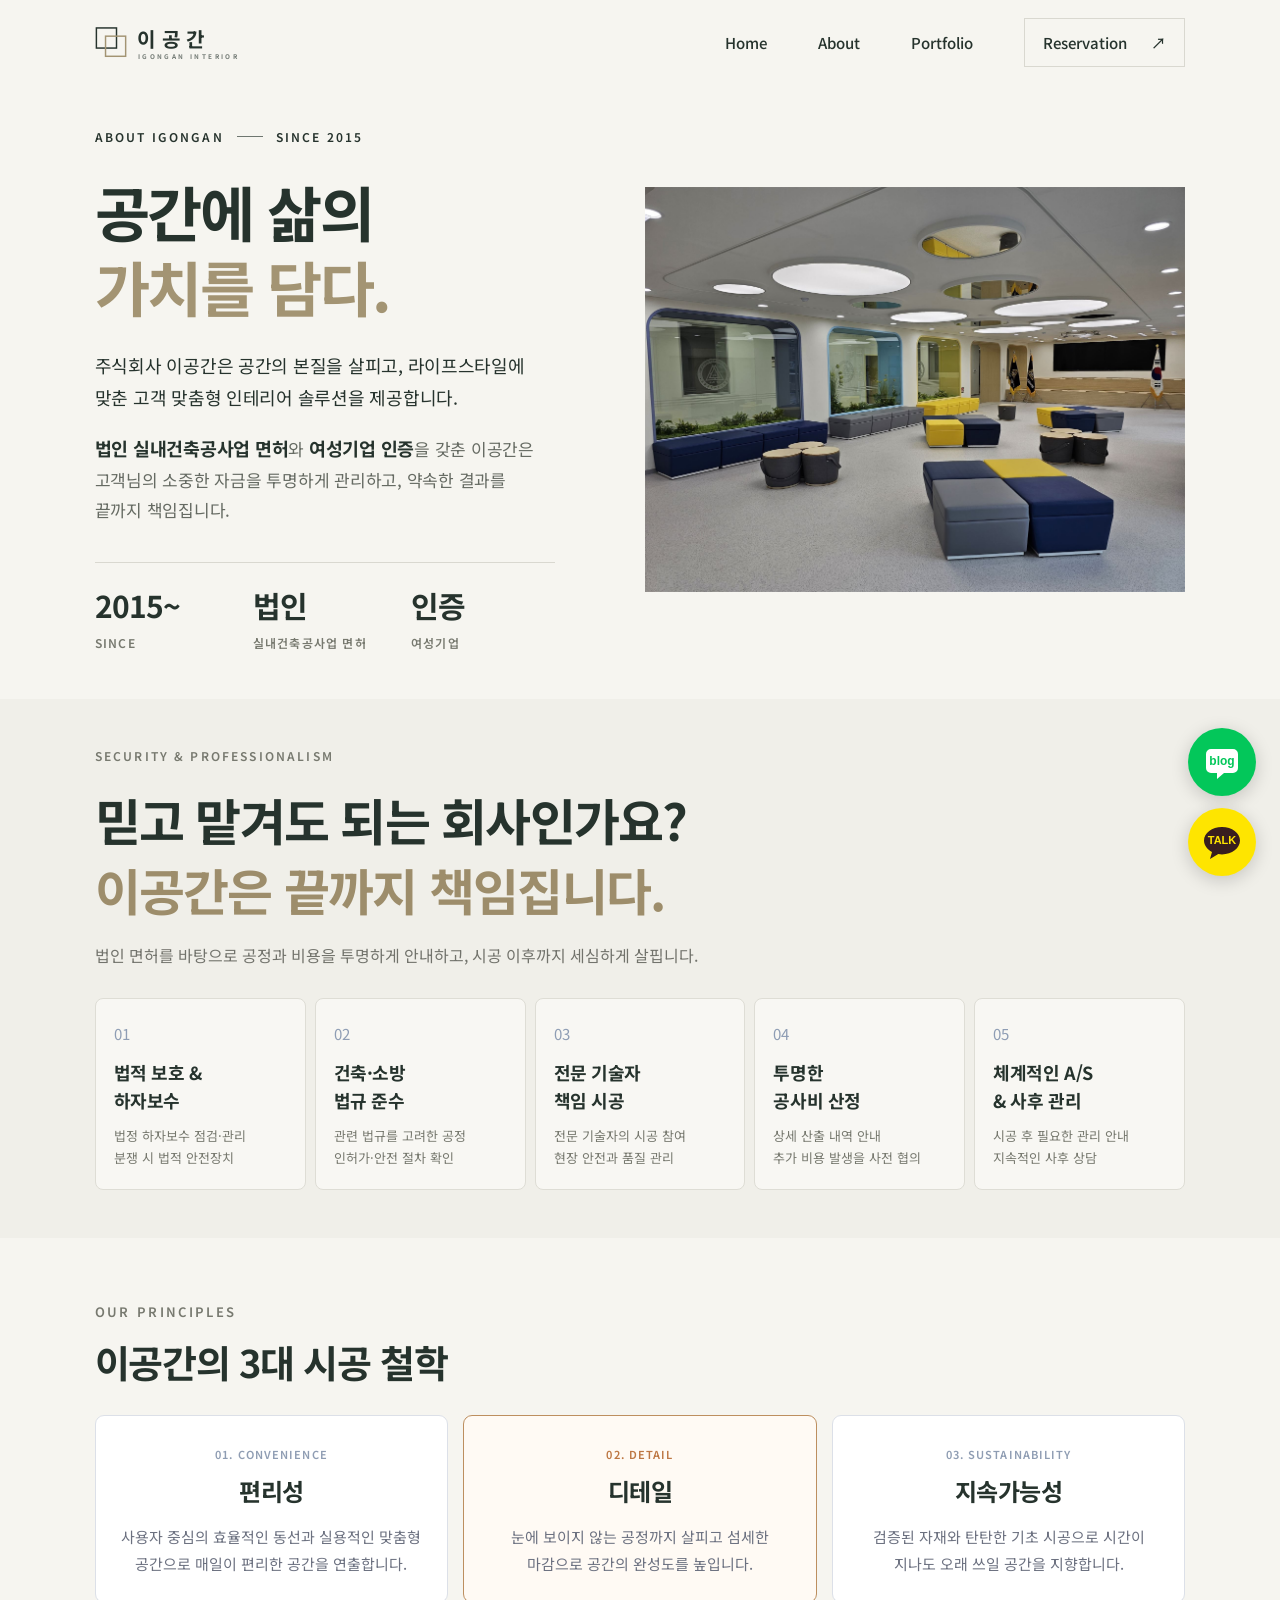
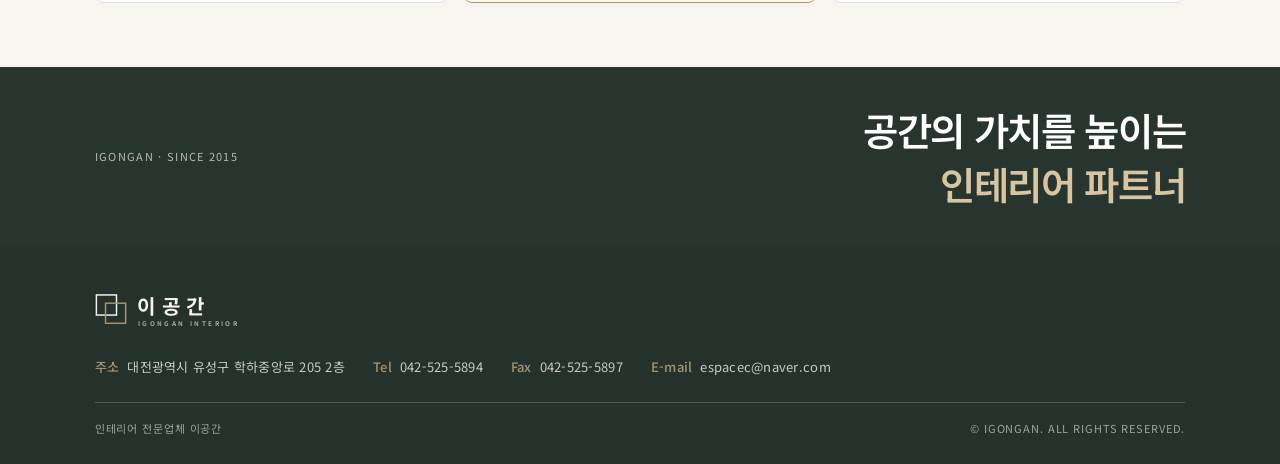
==== about/index.html @ 46ec9ae3 "Remove favicon background and refresh all favicon cache versions" ====
<!doctype html><html lang="ko"><head><meta charset="utf-8"><meta name="viewport" content="width=device-width,initial-scale=1,viewport-fit=cover"><meta name="theme-color" content="#f6f5f0"><title>About 주식회사 이공간 | 실내건축공사업 면허 · 여성기업 인증</title><meta name="description" content="주식회사 이공간을 소개합니다. 2015년부터 대전·세종·충남에서 실내건축공사업 면허와 여성기업 인증을 바탕으로 공간 맞춤형 인테리어를 제공합니다."><meta property="og:type" content="website"><meta property="og:title" content="About 주식회사 이공간 | 실내건축공사업 면허 · 여성기업 인증"><meta property="og:description" content="주식회사 이공간을 소개합니다. 2015년부터 대전·세종·충남에서 실내건축공사업 면허와 여성기업 인증을 바탕으로 공간 맞춤형 인테리어를 제공합니다."><meta property="og:image" content="https://espace.wngkgus.workers.dev/assets/og-igongan-v2.png"><link rel="icon" href="../assets/favicon.svg?v=3" type="image/svg+xml"><link rel="icon" href="../assets/favicon-64.png?v=3" type="image/png" sizes="64x64"><link rel="shortcut icon" href="../favicon.ico?v=3"><link rel="apple-touch-icon" href="../assets/apple-touch-icon.png?v=3" sizes="180x180"><link rel="stylesheet" href="../assets/style.css"><script type="application/ld+json">{"@context":"https://schema.org","@type":"HomeAndConstructionBusiness","name":"이공간","telephone":"+82-42-525-5894","areaServed":["대전","세종","충청남도"],"description":"대전 인테리어 전문업체 이공간. 사무실·주택·아파트 인테리어 및 리모델링 상담."}</script><meta property="og:image:secure_url" content="https://espace.wngkgus.workers.dev/assets/og-igongan-v2.png"><meta property="og:image:type" content="image/png"><meta property="og:image:width" content="1200"><meta property="og:image:height" content="630"><meta property="og:image:alt" content="이공간 — 공간의 가치를 높이는 인테리어 파트너"><meta property="og:site_name" content="이공간"><meta property="og:locale" content="ko_KR"><meta name="twitter:card" content="summary_large_image"><meta name="twitter:image" content="https://espace.wngkgus.workers.dev/assets/og-igongan-v2.png"><meta name="twitter:title" content="About 주식회사 이공간 | 실내건축공사업 면허 · 여성기업 인증"><meta name="twitter:description" content="주식회사 이공간을 소개합니다. 2015년부터 대전·세종·충남에서 실내건축공사업 면허와 여성기업 인증을 바탕으로 공간 맞춤형 인테리어를 제공합니다."></head><body data-page="about"><header class="header"><a class="brand" href="../index.html"><svg class="brand-logo" viewBox="0 0 164 44" role="img" aria-label="이공간"><rect x="1.5" y="6.5" width="22" height="22" fill="none" stroke="currentColor" stroke-width="1.6"/><rect x="11.5" y="15.5" width="22" height="22" fill="none" stroke="#a39473" stroke-width="1.6"/><text x="46" y="27" font-family="'Noto Serif KR',serif" font-size="22" font-weight="600" letter-spacing="6" fill="currentColor">이공간</text><text x="47" y="40" font-family="'DM Sans',sans-serif" font-size="7" font-weight="500" letter-spacing="2.6" fill="currentColor" opacity=".62">IGONGAN INTERIOR</text></svg></a><button class="menu-toggle" aria-label="메뉴 열기" aria-expanded="false"><span></span><span></span></button><nav class="main-nav"><a href="../index.html">Home</a><a href="../about/index.html">About</a><a href="../portfolio/index.html">Portfolio</a><a class="nav-call" href="../reservation/index.html">Reservation <span>↗</span></a></nav></header><main><section class="about-editorial section-pad"><div class="about-editorial-copy"><p class="eyebrow">ABOUT IGONGAN <i></i> SINCE 2015</p><h1>공간에 삶의<br><em>가치를 담다.</em></h1><p class="about-lead">주식회사 이공간은 공간의 본질을 살피고, 라이프스타일에 맞춘 고객 맞춤형 인테리어 솔루션을 제공합니다.</p><p><strong class="about-em">법인 실내건축공사업 면허</strong>와 <strong class="about-em">여성기업 인증</strong>을 갖춘 이공간은 고객님의 소중한 자금을 투명하게 관리하고, 약속한 결과를 끝까지 책임집니다.</p><div class="about-facts"><div><strong>2015~</strong><span>SINCE</span></div><div><strong>법인</strong><span>실내건축공사업 면허</span></div><div><strong>인증</strong><span>여성기업</span></div></div></div><div class="about-editorial-photo"><img src="../assets/gallery/portfolio-23.jpg" alt="계룡디지텍고등학교 휴게공간 인테리어"></div></section><section class="about-trust section-pad"><div class="about-trust-head"><p class="eyebrow">SECURITY &amp; PROFESSIONALISM</p><h2>믿고 맡겨도 되는 회사인가요?<br><em>이공간은 끝까지 책임집니다.</em></h2><p>법인 면허를 바탕으로 공정과 비용을 투명하게 안내하고, 시공 이후까지 세심하게 살핍니다.</p></div><div class="trust-grid"><article><small>01</small><h3>법적 보호 &amp;<br>하자보수</h3><p>법정 하자보수 점검·관리<br>분쟁 시 법적 안전장치</p></article><article><small>02</small><h3>건축·소방<br>법규 준수</h3><p>관련 법규를 고려한 공정<br>인허가·안전 절차 확인</p></article><article><small>03</small><h3>전문 기술자<br>책임 시공</h3><p>전문 기술자의 시공 참여<br>현장 안전과 품질 관리</p></article><article><small>04</small><h3>투명한<br>공사비 산정</h3><p>상세 산출 내역 안내<br>추가 비용 발생을 사전 협의</p></article><article><small>05</small><h3>체계적인 A/S<br>&amp; 사후 관리</h3><p>시공 후 필요한 관리 안내<br>지속적인 사후 상담</p></article></div></section><section class="about-principles section-pad"><div class="section-kicker">OUR PRINCIPLES</div><h2>이공간의 3대 시공 철학</h2><div class="principle-grid"><article><span>01. CONVENIENCE</span><h3>편리성</h3><p>사용자 중심의 효율적인 동선과 실용적인 맞춤형 공간으로 매일이 편리한 공간을 연출합니다.</p></article><article><span>02. DETAIL</span><h3>디테일</h3><p>눈에 보이지 않는 공정까지 살피고 섬세한 마감으로 공간의 완성도를 높입니다.</p></article><article><span>03. SUSTAINABILITY</span><h3>지속가능성</h3><p>검증된 자재와 탄탄한 기초 시공으로 시간이 지나도 오래 쓰일 공간을 지향합니다.</p></article></div></section><section class="manifesto"><span>IGONGAN · SINCE 2015</span><p>공간의 가치를 높이는<br><em>인테리어 파트너</em></p></section></main><footer class="footer"><div class="footer-top"><svg class="brand-logo" viewBox="0 0 164 44" role="img" aria-label="이공간"><rect x="1.5" y="6.5" width="22" height="22" fill="none" stroke="currentColor" stroke-width="1.6"/><rect x="11.5" y="15.5" width="22" height="22" fill="none" stroke="#a39473" stroke-width="1.6"/><text x="46" y="27" font-family="'Noto Serif KR',serif" font-size="22" font-weight="600" letter-spacing="6" fill="currentColor">이공간</text><text x="47" y="40" font-family="'DM Sans',sans-serif" font-size="7" font-weight="500" letter-spacing="2.6" fill="currentColor" opacity=".62">IGONGAN INTERIOR</text></svg></div><address class="footer-info"><span><b>주소</b>대전광역시 유성구 학하중앙로 205 2층</span><span><b>Tel</b><a href="tel:0425255894">042-525-5894</a></span><span><b>Fax</b>042-525-5897</span><span><b>E-mail</b><a href="mailto:espacec@naver.com">espacec@naver.com</a></span></address><div class="footer-bottom"><span>인테리어 전문업체 이공간</span><span>© IGONGAN. ALL RIGHTS RESERVED.</span></div></footer><div class="mobile-call"><a href="tel:0425255894"><span class="call-icon">↗</span><span><small>공간 상담 전화</small><b>042-525-5894</b></span></a></div><script src="../assets/site.js" defer></script><nav class="social-shortcuts" aria-label="이공간 소셜 바로가기"><a class="social-shortcut social-blog" href="https://blog.naver.com/espacec" target="_blank" rel="noopener noreferrer" aria-label="이공간 네이버 블로그 열기 (새 창)" title="네이버 블로그"><svg viewBox="0 0 40 40" aria-hidden="true"><path fill="currentColor" d="M9 7h22a5 5 0 0 1 5 5v14a5 5 0 0 1-5 5h-9l-7 6v-6H9a5 5 0 0 1-5-5V12a5 5 0 0 1 5-5Z"/><text x="20" y="23" text-anchor="middle" fill="#03c75a" font-family="Arial,sans-serif" font-weight="700" font-size="12">blog</text></svg></a><a class="social-shortcut social-kakao" href="https://open.kakao.com/o/sbT8mOVi" target="_blank" rel="noopener noreferrer" aria-label="이공간 카카오톡 상담 열기 (새 창)" title="카카오톡 상담"><svg viewBox="0 0 40 40" aria-hidden="true"><path fill="currentColor" d="M20 5C10 5 2 11.1 2 18.6c0 4.8 3.2 9 8 11.4l-2 7 8.3-4.9c1.2.2 2.4.3 3.7.3 10 0 18-6.2 18-13.8S30 5 20 5Z"/><text x="20" y="22" text-anchor="middle" fill="#fee500" font-family="Arial,sans-serif" font-weight="900" font-size="11">TALK</text></svg></a></nav></body></html>
---- assets/style.css ----
@import url('https://fonts.googleapis.com/css2?family=Noto+Sans+KR:wght@400;500;600;700&display=swap');
:root{--ink:#26332d;--muted:#77796f;--paper:#f6f5f0;--line:#d9d8d0;--accent:#a39473;--serif:'Noto Sans KR',sans-serif;--sans:'Noto Sans KR',sans-serif;--pad:clamp(24px,7.4vw,118px)}*{box-sizing:border-box}html{scroll-behavior:smooth}body{margin:0;background:var(--paper);color:var(--ink);font-family:var(--sans);-webkit-font-smoothing:antialiased}a{color:inherit;text-decoration:none}button{font:inherit;color:inherit}.header{height:84px;padding:0 var(--pad);display:flex;align-items:center;justify-content:space-between;background:var(--paper);position:relative;z-index:10}.brand img{display:block;width:122px;height:auto}.main-nav{display:flex;align-items:center;gap:clamp(25px,4vw,62px);font-size:13px;letter-spacing:.08em;text-transform:uppercase}.main-nav a{transition:color .25s}.main-nav a:hover,.text-link:hover{color:var(--accent)}.nav-call{border:1px solid var(--line);padding:13px 18px}.nav-call span{margin-left:20px}.menu-toggle{display:none}.hero{height:min(760px,calc(100svh - 84px));min-height:590px;position:relative;color:#fff;overflow:hidden;background:#70766d}.hero-photo,.hero-shade,.subhero-img,.subhero-tint,.cta-bg{position:absolute;inset:0}.hero-photo{background:url('work-lounge.png') center 52%/cover;animation:slowzoom 16s ease-in-out infinite alternate}.hero-shade{background:linear-gradient(90deg,rgba(20,29,25,.65),rgba(20,29,25,.08) 75%),linear-gradient(0deg,rgba(20,29,25,.35),transparent 30%)}.hero-copy{position:absolute;left:var(--pad);top:50%;transform:translateY(-48%);max-width:760px}.eyebrow{font-size:10px;letter-spacing:.18em;margin:0 0 27px;display:flex;align-items:center;gap:13px}.eyebrow i{width:26px;height:1px;background:currentColor;display:inline-block;opacity:.65}.hero h1,.subhero h1,.page-intro h1,.contact-page h1{font-family:var(--serif);font-weight:400;font-size:clamp(42px,6.3vw,86px);line-height:1.38;letter-spacing:-.075em;margin:0}.hero h1 em,.subhero h1 em,.page-intro em,.contact-page em,.intro h2 em,.services h2 em,.detail h2 em,.manifesto em{font-style:normal;color:#d5c5a3}.hero-sub{font-size:14px;line-height:1.9;color:rgba(255,255,255,.8);margin:22px 0 36px}.round-link{display:grid;place-items:center;width:52px;height:52px;border:1px solid rgba(255,255,255,.55);border-radius:50%;font-size:22px;transition:.3s}.round-link:hover{background:#fff;color:var(--ink);transform:rotate(-45deg)}.hero-index{position:absolute;left:calc(var(--pad) + 79px);bottom:14px;font-size:10px;letter-spacing:.1em}.hero-caption{position:absolute;left:var(--pad);right:var(--pad);bottom:30px;display:flex;justify-content:space-between;font-size:8px;letter-spacing:.18em;color:rgba(255,255,255,.68)}.section-pad{padding:clamp(82px,11vw,160px) var(--pad)}.section-kicker{font-size:11px;letter-spacing:.18em;color:var(--muted);text-transform:uppercase}.intro-grid{display:grid;grid-template-columns:1fr .62fr;gap:9%;align-items:end;margin:50px 0 70px}.intro h2,.services h2,.detail h2{font:400 clamp(32px,4.2vw,58px)/1.6 var(--serif);letter-spacing:-.07em;margin:0}.intro h2 em,.services h2 em,.detail h2 em{color:#9b8b6b}.intro-text{max-width:370px;padding-bottom:5px}.intro-text p,.detail-grid p{font-size:14px;line-height:2.15;color:#666b63;margin:0 0 27px;word-break:keep-all}.text-link{display:inline-flex;align-items:center;gap:27px;font-size:11px;letter-spacing:.03em;padding:8px 0;border-bottom:1px solid #aaa99f;transition:.25s}.text-link span{font-size:16px}.intro-line{height:1px;background:var(--line)}.work{padding-top:35px}.section-head{display:flex;justify-content:space-between;align-items:end;margin-bottom:40px}.section-head h2{font:400 clamp(26px,3vw,39px) var(--serif);letter-spacing:-.06em;margin:20px 0 0}.work-grid{display:grid;grid-template-columns:1.26fr 1fr 1fr;gap:14px;align-items:start}.work-card{height:390px;display:block;position:relative;overflow:hidden;background:#e5e3dc}.work-card:first-child{height:500px}.work-card img{width:100%;height:100%;object-fit:cover;transition:transform .8s cubic-bezier(.2,.7,.2,1)}.work-card:hover img{transform:scale(1.04)}.work-label{position:absolute;left:22px;bottom:21px;color:white;text-shadow:0 1px 8px #111;font-size:9px;letter-spacing:.16em}.work-label small{display:block;font:14px var(--serif);letter-spacing:0;margin-top:8px}.services{display:grid;grid-template-columns:.85fr 1.15fr;gap:10%;background:#ebeae3}.services h2{margin:34px 0 22px}.services-intro>p{font-size:13px;line-height:1.9;color:#707168}.services-intro .text-link{margin-top:20px}.service-list{border-top:1px solid #c9c8bf}.service-list a{min-height:68px;border-bottom:1px solid #c9c8bf;display:flex;align-items:center;justify-content:space-between;font:18px var(--serif);letter-spacing:-.04em;transition:padding .25s,color .25s}.service-list a:hover{padding-left:10px;color:#8e805e}.service-list a span{font:18px var(--sans)}.cta{height:440px;position:relative;display:grid;place-items:center;text-align:center;color:#fff;overflow:hidden;background:#555}.cta-bg{background:linear-gradient(rgba(27,38,33,.57),rgba(27,38,33,.58)),url('work-lounge.png') center/cover}.cta-copy{position:relative}.cta-copy .eyebrow{justify-content:center}.cta h2{font:400 clamp(32px,4vw,52px)/1.55 var(--serif);letter-spacing:-.07em;margin:0 0 27px}.cta-button{display:inline-flex;gap:50px;border:1px solid rgba(255,255,255,.65);padding:15px 20px;font-size:11px;letter-spacing:.05em;transition:.25s}.cta-button:hover{background:#fff;color:var(--ink)}.footer{padding:42px var(--pad) 28px;background:#25312b;color:#f5f4ef}.footer-top{display:flex;align-items:center;justify-content:space-between;padding-bottom:28px}.footer-top img{width:120px;height:auto;background:#fff;padding:2px 5px}.footer-phone{font:22px var(--sans);letter-spacing:.04em}.footer-phone span{font-size:15px;margin-left:20px}.footer-bottom{border-top:1px solid rgba(255,255,255,.2);padding-top:17px;display:flex;gap:30px;justify-content:space-between;color:rgba(255,255,255,.55);font-size:9px;letter-spacing:.08em}.mobile-call{display:none}.subhero{height:540px;position:relative;color:#fff;background:#777}.subhero-img{background-image:var(--sub-image);background-size:cover;background-position:center 52%}.subhero-tint{background:linear-gradient(90deg,rgba(25,34,29,.68),rgba(25,34,29,.08)),linear-gradient(0deg,rgba(0,0,0,.22),transparent 50%)}.subhero-copy{position:absolute;left:var(--pad);top:50%;transform:translateY(-47%);max-width:800px}.subhero h1{font-size:clamp(39px,5.4vw,70px)}.subhero-copy>p:last-child{font-size:12px;line-height:1.9;max-width:540px;color:rgba(255,255,255,.78);margin-top:20px}.subhero-foot{position:absolute;bottom:25px;left:var(--pad);display:flex;gap:13px;font-size:8px;letter-spacing:.15em;color:rgba(255,255,255,.72)}.detail{padding-top:95px;padding-bottom:100px}.detail-grid{display:grid;grid-template-columns:1fr .68fr;gap:9%;align-items:start;margin-top:40px}.detail-grid h2{font-size:clamp(30px,3.8vw,52px);line-height:1.65}.detail-grid h2 em{font-size:1em;display:block;margin-top:8px}.detail-grid>div{padding-top:9px}.point-grid{display:grid;grid-template-columns:repeat(3,1fr);border-top:1px solid var(--line);margin-top:70px}.point-grid article{min-height:150px;padding:20px 20px 15px 0;border-bottom:1px solid var(--line)}.point-grid article+article{padding-left:22px;border-left:1px solid var(--line)}.point-grid small{font:10px var(--sans);color:var(--accent)}.point-grid h3{font:17px var(--serif);letter-spacing:-.04em;margin:26px 0 14px}.point-grid article>span{font-size:11px;color:#999}.feature-image{height:500px;position:relative;overflow:hidden;background:#ddd}.feature-image>img{width:100%;height:100%;object-fit:cover}.feature-image>div{position:absolute;inset:0;display:flex;flex-direction:column;justify-content:flex-end;padding:35px var(--pad);background:linear-gradient(transparent,rgba(0,0,0,.35));color:#fff}.feature-image span{font-size:9px;letter-spacing:.16em}.feature-image b{font:24px var(--serif);margin-top:10px}.related{padding-top:100px;padding-bottom:100px}.related-grid{display:grid;grid-template-columns:repeat(3,1fr);border-top:1px solid var(--line)}.related-grid a{position:relative;padding:22px 40px 22px 0;border-bottom:1px solid var(--line)}.related-grid a+a{padding-left:22px;border-left:1px solid var(--line)}.related-grid span{display:block;font-size:8px;letter-spacing:.14em;color:var(--muted)}.related-grid b{display:block;font:16px var(--serif);margin-top:12px}.related-grid i{position:absolute;right:14px;top:28px;font-style:normal}.contact-strip{padding:35px var(--pad);background:#e9e8e1;display:flex;align-items:center;justify-content:space-between}.contact-strip p{font:19px var(--serif);margin:0}.contact-strip a{font:21px var(--sans)}.contact-strip span{font-size:14px;margin-left:17px}.page-intro{padding-top:110px;padding-bottom:76px}.page-intro .eyebrow,.contact-page .eyebrow{color:var(--muted)}.page-intro h1,.contact-page h1{font-size:clamp(39px,5.7vw,74px)}.page-intro h1 em,.contact-page h1 em{color:#988a6d}.page-intro>p:last-child{font-size:13px;line-height:1.9;color:#77796f;margin:21px 0 0}.about-photo{height:520px;overflow:hidden}.about-photo img{width:100%;height:100%;object-fit:cover}.manifesto{padding:124px 10%;background:#28342e;color:white;display:flex;justify-content:space-between;align-items:center;gap:20px}.manifesto>span{font-size:8px;letter-spacing:.14em;color:#b9b8ae}.manifesto p{font:clamp(23px,3vw,39px)/1.8 var(--serif);text-align:center;letter-spacing:-.06em}.portfolio-grid{padding-top:10px;display:grid;grid-template-columns:repeat(2,1fr);gap:40px 17px}.portfolio-item{padding:0;border:0;background:none;text-align:left;position:relative;cursor:pointer;overflow:hidden}.portfolio-item img{width:100%;height:clamp(230px,36vw,480px);object-fit:cover;display:block;transition:transform .7s}.portfolio-item:hover img{transform:scale(1.025)}.portfolio-item>span{display:block;padding-top:15px;font-size:8px;letter-spacing:.13em;color:var(--muted)}.portfolio-item>span b{display:block;font:17px var(--serif);letter-spacing:-.04em;color:var(--ink);margin-top:6px}.portfolio-item>i{position:absolute;right:0;bottom:4px;font-style:normal}.lightbox{max-width:min(92vw,1100px);max-height:92vh;border:0;padding:0;background:#171b18;color:white}.lightbox::backdrop{background:rgba(14,18,15,.9)}.lightbox img{display:block;max-width:88vw;max-height:82vh;object-fit:contain}.lightbox p{font:14px var(--serif);padding:0 20px 12px}.lightbox-close{position:absolute;right:10px;top:7px;border:0;background:#202520;color:white;font-size:30px;width:42px;height:42px;cursor:pointer}.contact-page{min-height:calc(100vh - 84px);padding-top:clamp(80px,12vw,160px);position:relative}.contact-page h1{line-height:1.5}.contact-lead{font-size:14px;line-height:2;color:#77796f;margin:27px 0 44px}.contact-number{font:clamp(33px,6vw,70px) var(--sans);letter-spacing:-.05em;border-bottom:1px solid var(--ink);padding-bottom:10px;display:inline-flex;align-items:center;gap:24px}.contact-number span{font-size:.4em}.contact-note{font-size:11px;line-height:1.9;color:#85867d;margin-top:21px}.contact-bottom{position:absolute;bottom:30px;left:var(--pad);right:var(--pad);display:flex;justify-content:space-between;font-size:8px;letter-spacing:.13em;color:#8c8d83}@keyframes slowzoom{from{transform:scale(1)}to{transform:scale(1.045)}}
.will-reveal{opacity:0;transform:translateY(20px);transition:opacity .7s ease,transform .7s cubic-bezier(.2,.7,.2,1)}.will-reveal.is-visible{opacity:1;transform:translateY(0)}
@media(max-width:760px){:root{--pad:24px}.header{height:68px;padding:0 22px}.brand img{width:106px}.menu-toggle{display:flex;flex-direction:column;gap:5px;border:0;background:none;padding:10px;z-index:12}.menu-toggle span{width:23px;height:1px;background:var(--ink);transition:.25s}.menu-toggle[aria-expanded=true] span:first-child{transform:translateY(3px) rotate(45deg)}.menu-toggle[aria-expanded=true] span:last-child{transform:translateY(-3px) rotate(-45deg)}.main-nav{display:flex;position:fixed;inset:0;background:var(--paper);z-index:11;flex-direction:column;justify-content:center;gap:31px;font:22px var(--serif);letter-spacing:0;transform:translateY(-105%);transition:transform .45s cubic-bezier(.6,0,.2,1)}.main-nav.is-open{transform:translateY(0)}.main-nav .nav-call{font:15px var(--sans);letter-spacing:.08em;margin-top:4px}.hero{height:calc(88svh - 68px);min-height:590px;max-height:760px}.hero-photo{background-position:57% center}.hero-shade{background:linear-gradient(90deg,rgba(20,29,25,.53),rgba(20,29,25,.08)),linear-gradient(0deg,rgba(20,29,25,.28),transparent 36%)}.hero-copy{top:48%;left:24px;right:22px}.hero h1{font-size:clamp(39px,10vw,58px)}.hero-sub{font-size:12px;margin:17px 0 27px}.hero-caption{left:24px;right:24px;bottom:21px;font-size:7px}.hero-index{left:91px;bottom:14px;font-size:9px}.section-pad{padding:78px 24px}.intro-grid{grid-template-columns:1fr;gap:26px;margin:34px 0 40px}.intro h2,.services h2{font-size:34px}.intro-text p,.detail-grid p{font-size:13px}.work{padding-top:20px}.section-head{align-items:start;gap:14px;margin-bottom:25px}.section-head h2{font-size:24px;margin-top:14px}.section-head>.text-link{font-size:9px;gap:8px;margin-top:22px;white-space:nowrap}.work-grid{grid-template-columns:1fr 1fr;gap:9px}.work-card,.work-card:first-child{height:260px}.work-card:first-child{grid-column:span 2;height:320px}.work-label{left:13px;bottom:14px;font-size:8px}.work-label small{font-size:12px}.services{grid-template-columns:1fr;gap:36px}.services h2{margin:23px 0 13px}.services-intro>p{font-size:12px}.service-list a{min-height:61px;font-size:16px}.cta{height:370px}.cta h2{font-size:34px}.footer{padding:31px 24px 26px;padding-bottom:100px}.footer-top img{width:108px}.footer-phone{font-size:17px}.footer-phone span{margin-left:6px}.footer-bottom{flex-direction:column;gap:8px;font-size:8px}.mobile-call{display:block;position:fixed;z-index:9;bottom:0;left:0;right:0;padding:10px 16px calc(10px + env(safe-area-inset-bottom));background:rgba(246,245,240,.96);border-top:1px solid var(--line);backdrop-filter:blur(12px)}.mobile-call>a{display:flex;align-items:center;justify-content:center;gap:12px;height:52px;background:var(--ink);color:white}.call-icon{width:30px;height:30px;border:1px solid rgba(255,255,255,.45);border-radius:50%;display:grid;place-items:center;font-size:14px}.mobile-call small,.mobile-call b{display:block}.mobile-call small{font-size:8px;letter-spacing:.12em;color:#c5c6bc}.mobile-call b{font-size:14px;letter-spacing:.08em;margin-top:2px}.subhero{height:465px}.subhero-copy{left:24px;right:24px}.subhero h1{font-size:clamp(36px,9vw,53px)}.subhero-copy>p:last-child{font-size:11px}.subhero-foot{left:24px;bottom:20px}.detail{padding-top:69px;padding-bottom:75px}.detail-grid{grid-template-columns:1fr;gap:20px;margin-top:30px}.detail-grid h2{font-size:32px}.detail-grid h2 em{font-size:.52em}.point-grid{margin-top:40px}.point-grid article{min-height:130px;padding:16px 8px 12px 0}.point-grid article+article{padding-left:12px}.point-grid h3{font-size:13px;line-height:1.65;margin:19px 0 10px}.feature-image{height:330px}.feature-image>div{padding:24px}.feature-image b{font-size:20px}.related{padding-top:68px;padding-bottom:70px}.related-grid{grid-template-columns:1fr}.related-grid a,.related-grid a+a{padding:16px 35px 16px 0;border-left:0}.related-grid b{font-size:15px}.related-grid i{top:24px}.contact-strip{padding:26px 24px;gap:12px}.contact-strip p{font-size:14px}.contact-strip a{font-size:16px;white-space:nowrap}.contact-strip span{margin-left:5px}.page-intro{padding-top:83px;padding-bottom:52px}.page-intro h1,.contact-page h1{font-size:clamp(37px,9vw,57px)}.page-intro>p:last-child{font-size:12px}.about-photo{height:330px}.manifesto{padding:65px 24px;flex-direction:column;gap:12px}.manifesto p{font-size:25px;margin:13px 0}.portfolio-grid{padding-top:5px;grid-template-columns:1fr;gap:26px}.portfolio-item img{height:300px}.portfolio-item>span b{font-size:16px}.contact-page{min-height:calc(100svh - 68px);padding-top:95px;padding-bottom:120px}.contact-page h1{font-size:48px}.contact-lead{font-size:13px;margin:22px 0 37px}.contact-number{font-size:38px;gap:14px}.contact-note{font-size:10px}.contact-bottom{bottom:90px;left:24px;right:24px;font-size:7px;gap:12px}.contact-bottom span:last-child{text-align:right}}@media(prefers-reduced-motion:reduce){*,*::before,*::after{scroll-behavior:auto!important;animation-duration:.01ms!important;transition-duration:.01ms!important}.will-reveal{opacity:1;transform:none}}

.portfolio-count{display:inline-block;margin-top:9px;color:#8b887e;font:8px 'Noto Sans KR',sans-serif;letter-spacing:.14em}.portfolio-item:focus-visible{outline:2px solid #a39473;outline-offset:4px}.lightbox[open]{display:flex;align-items:center;justify-content:center;gap:clamp(8px,2vw,24px);width:min(94vw,1280px);max-width:94vw;max-height:92vh;padding:46px 22px 18px;overflow:visible}.lightbox figure{margin:0;min-width:0;max-width:100%;text-align:center}.lightbox figure img{display:block;max-width:min(78vw,1080px);max-height:76vh;width:auto;height:auto;object-fit:contain;margin:auto}.lightbox figcaption{display:flex;justify-content:space-between;align-items:center;gap:20px;padding:15px 3px 0;color:#fff}.lightbox-title{font:14px 'Noto Sans KR',sans-serif;text-align:left}.lightbox-count{font:10px 'Noto Sans KR',sans-serif;color:#c7c5bb;letter-spacing:.12em;white-space:nowrap}.lightbox-nav{flex:0 0 42px;width:42px;height:42px;border:1px solid rgba(255,255,255,.5);border-radius:50%;background:rgba(255,255,255,.07);color:white;font:30px/1 var(--sans);cursor:pointer;transition:background .2s,color .2s}.lightbox-nav:hover{background:#fff;color:var(--ink)}.lightbox-close{z-index:2}.portfolio-item>i{pointer-events:none}
@media(max-width:760px){.lightbox[open]{width:96vw;max-width:96vw;max-height:90vh;gap:5px;padding:44px 8px 14px}.lightbox-nav{flex-basis:34px;width:34px;height:34px;font-size:25px}.lightbox figure{flex:1}.lightbox figure img{max-width:calc(96vw - 92px);max-height:70vh}.lightbox figcaption{padding:12px 2px 0;gap:8px}.lightbox-title{font-size:12px}.lightbox-count{font-size:9px}.portfolio-count{font-size:7px}}
.feature-values{background:#fff}.feature-values>.section-kicker{text-align:center}.feature-values-grid{display:grid;grid-template-columns:repeat(3,minmax(0,1fr));gap:clamp(20px,4vw,56px);margin-top:45px}.feature-values-grid article{text-align:center;padding:0 12px;word-break:keep-all}.feature-icon{width:78px;height:78px;margin:0 auto 22px;border:1px solid #e1ded7;border-radius:50%;display:grid;place-items:center;color:#8e8275}.feature-icon svg{width:36px;height:36px;fill:none;stroke:currentColor;stroke-width:1.7;stroke-linecap:round;stroke-linejoin:round}.feature-values-grid h3{font:500 19px var(--serif);letter-spacing:-.04em;margin:0 0 14px}.feature-values-grid p{max-width:330px;margin:0 auto;color:#77796f;font-size:13px;line-height:1.9}.feature-values-grid article.will-reveal{transition-delay:.08s}.feature-values-grid article:nth-child(2).will-reveal{transition-delay:.16s}.feature-values-grid article:nth-child(3).will-reveal{transition-delay:.24s}
@media(max-width:760px){.feature-values-grid{grid-template-columns:1fr;gap:34px;margin-top:35px}.feature-values-grid article{padding:0 12px}.feature-icon{width:66px;height:66px;margin-bottom:15px}.feature-icon svg{width:31px;height:31px}.feature-values-grid h3{font-size:17px;margin-bottom:9px}.feature-values-grid p{font-size:12px}.manifesto{padding:82px 24px}.manifesto p{line-height:1.85}}
.work-grid{grid-template-columns:repeat(3,minmax(0,1fr));align-items:stretch}.work-card,.work-card:first-child{height:auto;aspect-ratio:1.46}.work-card img{width:100%;height:100%;object-fit:cover}.portfolio-item img{height:auto;aspect-ratio:1.5;object-fit:cover;transform:scale(1.045);transition:transform .65s ease}.portfolio-item:hover img{transform:scale(1.09)}
.portfolio-grid{grid-template-columns:repeat(3,minmax(0,1fr));gap:28px 16px}.portfolio-item img{height:auto;aspect-ratio:1.5;object-fit:cover;object-position:center;transform:none}.portfolio-item:hover img{transform:scale(1.025)}.portfolio-item>span{font-size:9px}.portfolio-item>span b{font-size:18px}.portfolio-count{font-size:8px}.portfolio-item[data-title="뿌리병원"] img{object-position:center bottom}.lightbox figure{width:min(68vw,760px)}.lightbox figure img{width:100%;height:auto;aspect-ratio:1.5;max-width:100%;max-height:68vh;object-fit:cover;object-position:center}.lightbox[data-project="뿌리병원"] figure img{object-position:center bottom}.lightbox-title{font-size:16px}
.subhero-img{background-size:110% auto;background-position:left center}
.hero-photo{background-image:var(--hero-image,url('work-home.jpg'));opacity:0;transform:scale(1.025);animation:none;transition:opacity 1.3s ease}.hero-slide-one{--hero-image:url('hero-daecheong.jpg')}.hero-slide-two{--hero-image:url('work-cafe.jpg')}.hero-photo.is-active{opacity:1;animation:slowzoom 12s ease-in-out infinite alternate}.hero-dots{position:absolute;right:var(--pad);bottom:58px;z-index:2;display:flex;gap:8px}.hero-dots button{border:0;width:20px;height:2px;background:rgba(255,255,255,.52);padding:0;cursor:pointer;transition:width .3s,background .3s}.hero-dots button.is-active{width:38px;background:#fff}.hero-action{display:inline-flex;align-items:center;gap:30px;padding:15px 20px;margin:0 0 0 14px;background:rgba(246,245,240,.88);color:var(--ink);font-size:12px;letter-spacing:.02em;transition:background .25s}.hero-action:hover{background:#fff}.hero-action span{font-size:16px}
.about-editorial{display:grid;grid-template-columns:.92fr 1.08fr;gap:clamp(38px,7vw,110px);align-items:center;padding-top:72px;padding-bottom:86px}.about-editorial-copy h1{font:500 clamp(42px,5.1vw,68px)/1.28 var(--serif);letter-spacing:-.075em;margin:28px 0 26px}.about-editorial-copy h1 em{font-style:normal;color:#a39473}.about-editorial-copy>p:not(.eyebrow){max-width:550px;font-size:14px;line-height:2;color:#666b63;word-break:keep-all}.about-editorial-copy .about-lead{font-size:16px!important;color:var(--ink)!important}.about-editorial-photo{height:clamp(470px,54vw,700px);overflow:hidden;background:#e9e7df}.about-editorial-photo img{width:100%;height:100%;object-fit:cover;object-position:center;display:block}.about-facts{display:grid;grid-template-columns:repeat(3,minmax(0,1fr));gap:14px;margin-top:36px;padding-top:20px;border-top:1px solid var(--line)}.about-facts div{display:flex;flex-direction:column;gap:7px}.about-facts strong{font:600 19px var(--sans);letter-spacing:-.03em}.about-facts span{font-size:9px;letter-spacing:.1em;color:var(--muted)}.about-trust{background:#f0efe9}.about-trust-head{max-width:790px;margin-bottom:45px}.about-trust-head .eyebrow{color:var(--muted)}.about-trust-head h2{font:500 clamp(30px,4vw,50px)/1.5 var(--serif);letter-spacing:-.065em;margin:0 0 15px}.about-trust-head h2 em{font-style:normal;color:#9d8d6b}.about-trust-head>p:last-child{color:#72736c;font-size:13px;line-height:1.9}.trust-grid{display:grid;grid-template-columns:repeat(5,minmax(0,1fr));gap:9px}.trust-grid article{min-height:190px;padding:19px 15px 17px;border:1px solid #deddd5;border-radius:8px;background:#f8f7f3}.trust-grid small{font:14px var(--sans);color:#8e9db4}.trust-grid h3{font:500 15px/1.55 var(--serif);margin:17px 0 12px;letter-spacing:-.04em}.trust-grid p{font-size:10px;line-height:1.75;color:#77796f;margin:0}.about-principles>h2,.specialty-section>h2{font:500 clamp(27px,3vw,38px) var(--serif);letter-spacing:-.06em;margin:18px 0 32px}.principle-grid{display:grid;grid-template-columns:repeat(3,minmax(0,1fr));gap:15px}.principle-grid article{padding:24px;border:1px solid #dce0e8;border-radius:9px;background:#fff;text-align:center}.principle-grid article:nth-child(2){border-color:#bd8f5f;background:#fffaf4}.principle-grid span,.specialty-grid article>span{font-size:9px;font-weight:600;letter-spacing:.1em;color:#8f9db3}.principle-grid article:nth-child(2)>span{color:#bd7743}.principle-grid h3{font:600 21px var(--serif);margin:9px 0 15px}.principle-grid p{max-width:320px;margin:auto;color:#6c7180;font-size:12px;line-height:1.85;word-break:keep-all}.specialty-section{background:#f4f6f5}.specialty-grid{display:grid;grid-template-columns:repeat(3,minmax(0,1fr));gap:16px}.specialty-grid article{padding:24px;border:1px solid #dce1e8;border-radius:9px;background:#fff}.specialty-grid article:nth-child(2)>span{background:#f17716}.specialty-grid article>span{display:inline-block;padding:5px 9px;background:#253e9d;color:#fff;border-radius:5px}.specialty-grid article:nth-child(3)>span{background:#334155}.specialty-grid h3{font:500 20px var(--serif);margin:16px 0 12px}.specialty-grid ul{padding-left:17px;margin:0;color:#687080;font-size:12px;line-height:2}.specialty-grid li::marker{color:#a39473}
@media(max-width:900px){.trust-grid{grid-template-columns:repeat(3,minmax(0,1fr))}.about-editorial{gap:34px}.about-editorial-photo{height:560px}}
@media(max-width:1100px){.portfolio-grid{grid-template-columns:repeat(2,minmax(0,1fr))}}
@media(max-width:760px){.portfolio-grid{grid-template-columns:1fr;gap:25px}.portfolio-item img{aspect-ratio:1.46}.lightbox[open]{gap:4px}.lightbox figure{width:calc(96vw - 92px)}.lightbox figure img{max-height:64vh}.work-grid{grid-template-columns:1fr;gap:12px}.work-card,.work-card:first-child{height:auto;aspect-ratio:1.5}.hero-action{margin:0 0 0 8px;padding:13px 14px;font-size:11px}.hero-dots{right:24px;bottom:55px}.about-editorial{grid-template-columns:1fr;gap:28px;padding-top:48px;padding-bottom:66px}.about-editorial-copy h1{font-size:42px;margin:20px 0}.about-editorial-copy .about-lead{font-size:14px!important}.about-editorial-photo{height:auto;aspect-ratio:1.05}.about-facts{gap:8px}.about-facts strong{font-size:16px}.about-facts span{font-size:8px;line-height:1.5}.about-trust{padding-top:68px;padding-bottom:70px}.about-trust-head{margin-bottom:28px}.trust-grid{grid-template-columns:repeat(2,minmax(0,1fr));gap:8px}.trust-grid article{min-height:160px;padding:16px 13px}.trust-grid h3{font-size:14px;margin:13px 0 10px}.trust-grid p{font-size:9px}.principle-grid,.specialty-grid{grid-template-columns:1fr;gap:10px}.principle-grid article,.specialty-grid article{padding:21px}.about-principles>h2,.specialty-section>h2{font-size:25px;margin-bottom:24px}}

.portfolio-item img{height:auto;aspect-ratio:1.5;object-fit:contain;background:#ebeae4}.portfolio-item{align-self:start}.lightbox figure img{image-rendering:auto}
@media(max-width:760px){.portfolio-item img{height:auto;aspect-ratio:1.32;object-fit:contain}.section-kicker{font-size:10px}.main-nav{font-size:18px}}

/* Keep every portfolio thumbnail in one identical frame on desktop and mobile. */
.portfolio-grid{align-items:start}
.portfolio-item{display:block;width:100%;min-width:0;overflow:hidden}
.portfolio-item>img{display:block;width:100%;height:auto;aspect-ratio:3/2;object-fit:cover;object-position:center;background:#ebeae4;transform:none}
.portfolio-item:hover>img{transform:scale(1.025)}
@media(max-width:760px){.portfolio-grid{grid-template-columns:1fr}.portfolio-item>img{width:100%;height:auto;aspect-ratio:3/2;object-fit:cover}}

/* Align the home hero call-to-action and slide number on one clean grid. */
.hero-copy .hero-action{display:inline-flex;align-self:flex-start;justify-content:space-between;gap:30px;min-width:270px;min-height:54px;margin:0;padding:0 19px;line-height:1.4}
.hero-copy .hero-action span{display:inline-flex;align-items:center;justify-content:center;flex:0 0 20px}
.hero-copy>.round-link{display:none}
.hero-copy>.hero-index{position:static;display:block;margin-top:14px;font-size:10px;line-height:1.4;letter-spacing:.12em;color:rgba(255,255,255,.78)}
@media(max-width:760px){.hero-copy .hero-action{min-width:min(270px,100%);min-height:52px;padding:0 16px;font-size:11px}.hero-copy>.hero-index{margin-top:12px;font-size:9px}.hero-dots{bottom:38px}}


/* transparent inline logo */.brand-logo{display:block;width:150px;height:auto;color:var(--ink)}.footer-top .brand-logo{color:#f5f4ef;width:150px}@media(max-width:760px){.brand .brand-logo{width:124px}.footer-top .brand-logo{width:128px}}
/* footer company info */.footer-info{font-style:normal;display:flex;flex-wrap:wrap;gap:8px 28px;padding-bottom:24px;color:rgba(245,244,239,.78);font-size:13px;line-height:1.6;letter-spacing:.02em}.footer-info b{font-weight:500;color:#a39473;margin-right:8px}.footer-info a{color:inherit;text-decoration:none}.footer-info a:hover{color:#f5f4ef}@media(max-width:760px){.footer-info{flex-direction:column;gap:4px;font-size:12px}}
.about-em{font-weight:700;font-size:1.08em;color:var(--ink)}

/* ===== 2026-11-10: larger text, tighter spacing ===== */
@media(min-width:761px){
.main-nav{font-size:15px}
.eyebrow{font-size:12px;margin-bottom:20px}
.hero-sub{font-size:17px;line-height:1.8;margin:18px 0 30px}
.hero-index,.hero-caption{font-size:11px}
.section-pad{padding:clamp(56px,6.5vw,96px) var(--pad)}
.section-kicker{font-size:13px}
.intro-grid{margin:32px 0 44px}
.intro-text{max-width:460px}
.intro-text p,.detail-grid p{font-size:16.5px;line-height:1.95;margin-bottom:20px}
.text-link{font-size:13px}
.section-head{margin-bottom:28px}
.section-head h2{font-size:clamp(30px,3.2vw,44px)}
.work-label{font-size:11px}.work-label small{font-size:17px}
.services-intro>p{font-size:16px}
.service-list a{font-size:21px;min-height:62px}
.cta{height:380px}
.cta-button,.hero-action{font-size:13px}
.footer-bottom{font-size:11px}
.subhero{height:480px}
.subhero-copy>p:last-child{font-size:15px}
.subhero-foot{font-size:10px}
.detail{padding-top:64px;padding-bottom:64px}
.point-grid{margin-top:44px}
.point-grid small{font-size:12px}
.point-grid h3{font-size:20px;margin:18px 0 10px}
.point-grid article>span{font-size:13px}
.feature-image span{font-size:11px}.feature-image b{font-size:28px}
.related{padding-top:64px;padding-bottom:64px}
.related-grid span{font-size:10px}.related-grid b{font-size:19px}
.page-intro{padding-top:72px;padding-bottom:44px}
.page-intro>p:last-child{font-size:16px}
.manifesto{padding:80px 10%}.manifesto>span{font-size:11px}
.portfolio-item>span{font-size:11px}.portfolio-item>span b{font-size:20px}
.portfolio-count{font-size:10px}
.contact-page{padding-top:clamp(60px,8vw,110px)}
.contact-lead{font-size:16px}.contact-note{font-size:13px}.contact-bottom{font-size:10px}
.feature-values-grid h3{font-size:25px}.feature-values-grid p{font-size:17px;max-width:380px;line-height:1.85}.feature-icon{width:92px;height:92px}.feature-icon svg{height:42px}.feature-values-grid{margin-top:36px}
}
@media(max-width:760px){
.section-pad{padding:56px 22px}
.eyebrow{font-size:11px}
.hero-sub{font-size:14px}
.hero-caption{font-size:9px}
.intro-text p,.detail-grid p{font-size:15px;line-height:1.85}
.services-intro>p{font-size:14px}
.service-list a{font-size:17px}
.section-head h2{font-size:26px}
.work-label{font-size:10px}.work-label small{font-size:14px}
.footer-bottom{font-size:10px}
.subhero-copy>p:last-child{font-size:13px}
.subhero-foot{font-size:10px}
.detail{padding-top:52px;padding-bottom:52px}
.point-grid h3{font-size:15px}
.point-grid small,.point-grid article>span{font-size:11px}
.related{padding-top:48px;padding-bottom:48px}
.related-grid span{font-size:10px}.related-grid b{font-size:16px}
.page-intro{padding-top:60px;padding-bottom:36px}
.page-intro>p:last-child{font-size:14px}
.manifesto{padding:56px 22px}.manifesto>span{font-size:10px}
.portfolio-item>span{font-size:10px}.portfolio-count{font-size:9px}
.contact-lead{font-size:15px}.contact-note{font-size:12px}.contact-bottom{font-size:9px}
.feature-values-grid p{font-size:14px}
.mobile-call small{font-size:10px}
}
/* ===== hover motion ===== */
@media(hover:hover) and (prefers-reduced-motion:no-preference){
.work-card,.feature-image,.about-photo{overflow:hidden}
.work-card img,.feature-image>img,.about-photo img{transition:transform .8s cubic-bezier(.2,.7,.2,1)}
.work-card:hover img,.feature-image:hover>img,.about-photo:hover img{transform:scale(1.06)}
.portfolio-item{transition:transform .4s cubic-bezier(.2,.7,.2,1)}
.portfolio-item img{transition:filter .4s,box-shadow .4s}
.portfolio-item:hover{transform:translateY(-8px)}
.portfolio-item:hover img{filter:brightness(1.06);box-shadow:0 18px 34px rgba(38,51,45,.18)}
.portfolio-item>i{transition:transform .35s}
.portfolio-item:hover>i{transform:translate(4px,-4px)}
.main-nav a{transition:color .25s,transform .25s}
.main-nav a:not(.nav-call):hover{color:var(--accent);transform:translateY(-2px)}
.nav-call,.cta-button,.hero-action,.round-link{transition:transform .3s,background .3s,color .3s,box-shadow .3s}
.nav-call:hover,.cta-button:hover,.hero-action:hover{transform:translateY(-3px);box-shadow:0 10px 22px rgba(0,0,0,.14)}
.nav-call span,.cta-button span,.hero-action span,.text-link span{display:inline-block;transition:transform .3s}
.nav-call:hover span,.cta-button:hover span,.hero-action:hover span,.text-link:hover span{transform:translate(4px,-4px)}
.text-link{transition:gap .3s,color .3s}
.text-link:hover{color:var(--accent)}
.related-grid a,.point-grid article,.feature-values-grid article{transition:transform .35s cubic-bezier(.2,.7,.2,1)}
.related-grid a:hover,.point-grid article:hover,.feature-values-grid article:hover{transform:translateY(-6px)}
.feature-icon{transition:transform .4s}
.feature-values-grid article:hover .feature-icon{transform:rotate(-6deg) scale(1.08)}
.brand-logo rect{transition:transform .45s cubic-bezier(.2,.7,.2,1)}
.brand:hover .brand-logo rect:nth-of-type(2){transform:translate(-3px,-3px)}
.brand:hover .brand-logo rect:nth-of-type(1){transform:translate(2px,2px)}
}@media(min-width:761px){
.about-editorial{padding-top:56px;padding-bottom:64px}
.about-editorial-copy>p:not(.eyebrow){font-size:16.5px;line-height:1.9}
.about-editorial-copy .about-lead{font-size:18px!important}
.about-facts strong{font-size:22px}.about-facts span{font-size:12px}
.about-trust-head{margin-bottom:32px}
.about-trust-head>p:last-child{font-size:16px}
.trust-grid article{min-height:170px;padding:22px 18px 20px}
.trust-grid small{font-size:15px}
.trust-grid h3{font-size:18px;margin:14px 0 10px}
.trust-grid p{font-size:13px;line-height:1.7}
.about-principles>h2,.specialty-section>h2{margin:14px 0 26px}
.principle-grid span,.specialty-grid article>span{font-size:11px}
.principle-grid h3{font-size:24px}
.principle-grid p{font-size:15px}
.specialty-grid h3{font-size:23px}
.specialty-grid ul{font-size:15px;line-height:1.9}
.manifesto p{font-size:clamp(28px,3.2vw,44px)}
}
@media(max-width:760px){
.about-editorial-copy>p:not(.eyebrow){font-size:15px}
.about-editorial-copy .about-lead{font-size:16px!important}
.about-facts strong{font-size:18px}.about-facts span{font-size:10.5px}
.about-trust{padding-top:52px;padding-bottom:52px}
.about-trust-head>p:last-child{font-size:14px}
.trust-grid h3{font-size:16px}.trust-grid p{font-size:12px}
.principle-grid span,.specialty-grid article>span{font-size:10px}
.principle-grid p{font-size:14px}
.specialty-grid ul{font-size:14px}
}
@media(hover:hover) and (prefers-reduced-motion:no-preference){
.trust-grid article,.principle-grid article,.specialty-grid article{transition:transform .35s cubic-bezier(.2,.7,.2,1),box-shadow .35s}
.trust-grid article:hover,.principle-grid article:hover,.specialty-grid article:hover{transform:translateY(-6px);box-shadow:0 14px 30px rgba(38,51,45,.12)}
}/* hero button: outlined glass, gold on hover */
.hero .hero-copy .hero-action{background:rgba(20,26,23,.18);color:#fff;border:1px solid rgba(255,255,255,.7);-webkit-backdrop-filter:blur(6px);backdrop-filter:blur(6px);font-size:15px;font-weight:500;letter-spacing:.03em;min-height:56px;padding:0 22px}
.hero .hero-copy .hero-action span{font-size:18px}
.hero .hero-copy .hero-action:hover{background:#a39473;border-color:#a39473;color:#fff}
@media(max-width:760px){.hero .hero-copy .hero-action{font-size:14px;min-height:52px;padding:0 18px}}
/* Social shortcuts stay clear of the mobile telephone bar and device safe areas. */
.social-shortcuts{position:fixed;right:max(24px,env(safe-area-inset-right));bottom:calc(24px + env(safe-area-inset-bottom));z-index:15;display:flex;flex-direction:column;gap:12px}
.social-shortcut{display:grid;place-items:center;width:68px;height:68px;border-radius:50%;box-shadow:0 4px 18px rgba(0,0,0,.18);transition:transform .2s,box-shadow .2s}
.social-shortcut svg{display:block;width:40px;height:40px}
.social-kakao{background:#fee500;color:#381e1f}.social-blog{background:#03c75a;color:#fff}
.social-shortcut:focus-visible{outline:3px solid var(--ink);outline-offset:4px}
@media(hover:hover) and (prefers-reduced-motion:no-preference){.social-shortcut:hover{transform:translateY(-3px);box-shadow:0 7px 22px rgba(0,0,0,.24)}}
@media(max-width:760px){.social-shortcuts{right:max(16px,env(safe-area-inset-right));bottom:calc(90px + env(safe-area-inset-bottom));gap:10px}.social-shortcut{width:56px;height:56px}.social-shortcut svg{width:34px;height:34px}body.nav-open .social-shortcuts{visibility:hidden}}
/* Show the complete project photo at its original ratio, without cropping. */
.feature-image{height:auto;max-width:1440px;margin-inline:auto}
.feature-image>img{display:block;width:100%;height:auto;object-fit:contain}
@media(hover:hover){.feature-image:hover>img{transform:none}}
/* Use wide project photographs without the previous extra 110% zoom. */
.subhero-img{background-size:cover;background-position:center}
@media(min-width:761px){.subhero{height:clamp(420px,38vw,640px)}}

/* Apply the same sans-serif to form controls and inline SVG brand lettering. */
input,textarea,select{font-family:var(--sans)}
.brand-logo text{font-family:var(--sans)}

/* Typography matched to the supplied LJ Interior screenshots. */
body{font-weight:400}
h1,h2,h3,h4,h5,h6{font-family:var(--sans);font-weight:700;letter-spacing:-.035em}
.hero h1,.subhero h1,.page-intro h1,.contact-page h1,.about-editorial-copy h1{font-weight:700;letter-spacing:-.04em;line-height:1.25}
.hero h1{font-size:clamp(40px,5.2vw,72px)}
.subhero h1{font-size:clamp(36px,4.5vw,60px)}
.page-intro h1{font-size:48px}
.about-editorial-copy h1,.contact-page h1{font-size:60px}
.intro h2,.services h2,.detail h2,.section-head h2,.cta h2,.about-trust-head h2,.about-principles>h2,.specialty-section>h2{font-weight:700;letter-spacing:-.035em;line-height:1.4}
.feature-values-grid h3,.point-grid h3,.trust-grid h3,.principle-grid h3,.specialty-grid h3{font-weight:700;letter-spacing:-.025em}
.main-nav{font-weight:500;letter-spacing:0;text-transform:none}
.hero-sub,.intro-text p,.detail-grid p,.about-editorial-copy>p:not(.eyebrow),.contact-lead{font-weight:400;letter-spacing:-.015em;line-height:1.8}
.about-editorial-copy>p:not(.eyebrow){font-size:17px}
.page-intro>p:last-child{font-size:16px;line-height:1.6;letter-spacing:-.01em}
.portfolio-item>span b{font-family:var(--sans);font-size:24px;font-weight:700;letter-spacing:-.025em;line-height:1.4}
.portfolio-item>span,.portfolio-count,.lightbox-count{font-weight:600}
.lightbox-title,.work-label small,.related-grid b,.service-list a,.feature-image b{font-weight:600;letter-spacing:-.025em}
.eyebrow,.section-kicker{font-weight:600}
.about-facts strong{font-weight:700;font-size:30px}
.about-facts span{font-weight:600}
.brand-logo text{font-weight:700}
@media(max-width:760px){
.hero h1{font-size:clamp(36px,9vw,48px)}
.subhero h1{font-size:clamp(32px,8vw,44px)}
.page-intro h1{font-size:36px}
.about-editorial-copy h1,.contact-page h1{font-size:42px}
.about-editorial-copy>p:not(.eyebrow){font-size:15px}
.page-intro>p:last-child{font-size:14px}
.portfolio-item>span b{font-size:21px}
.about-facts strong{font-size:24px}
}

/* Select different, subject-appropriate photos for each section. */
.hero-slide-one{--hero-image:url('gallery/portfolio-42.jpg')}
.hero-slide-two{--hero-image:url('gallery/portfolio-56.jpg')}
.cta-bg{background-image:linear-gradient(rgba(27,38,33,.57),rgba(27,38,33,.58)),url('gallery/portfolio-45.jpg')}
.about-editorial-photo{height:auto;aspect-ratio:4/3}
.about-editorial-photo img{display:block;width:100%;height:auto;object-fit:contain}
/* Avoid zooming the new photographs beyond the space needed to fill the banner. */
.hero-photo{transform:none}
.hero-photo.is-active{animation:none}

/* Preserve the full banner photograph; put mobile copy below it for legibility. */
.subhero{height:auto;aspect-ratio:var(--banner-ratio,16/9);max-width:1440px;margin-inline:auto}
.subhero-img{background-size:100% 100%;background-position:center}
@media(min-width:761px){.hero{height:auto;min-height:0;aspect-ratio:16/9;max-width:1600px;margin-inline:auto}}
@media(max-width:760px){
.subhero{aspect-ratio:auto;display:flex;flex-direction:column;background:var(--ink)}
.subhero-img{position:relative;inset:auto;width:100%;aspect-ratio:var(--banner-ratio,16/9);flex-shrink:0}
.subhero-tint{display:none}
.subhero-copy{position:static;transform:none;max-width:none;padding:28px 24px 20px}
.subhero-copy h1{font-size:clamp(30px,8vw,40px)}
.subhero-copy .eyebrow{margin-bottom:18px;font-size:10px}
.subhero-foot{position:static;padding:0 24px 22px;flex-wrap:wrap}
.hero{height:auto;min-height:0;max-height:none;padding-top:56.25%;background:var(--ink)}
.hero-photo{inset:0 0 auto;width:100%;height:auto;aspect-ratio:16/9;background-position:center;background-size:cover}
.hero-shade{display:none}
.hero-copy{position:relative;inset:auto;transform:none;max-width:none;padding:28px 24px}
.hero h1{font-size:clamp(32px,8.5vw,44px)}
.hero-dots{bottom:auto;top:calc(56.25vw - 24px)}
.hero-caption{position:static;padding:0 24px 24px;gap:12px;flex-wrap:wrap}
}

/* Compact section rhythm: keep hierarchy while removing empty vertical space. */
.section-pad{padding-block:clamp(44px,5vw,72px)}
.page-intro{padding-top:56px;padding-bottom:28px}
.section-head{margin-bottom:24px}
.intro-grid{margin-top:28px;margin-bottom:32px}
.detail,.related{padding-top:52px;padding-bottom:52px}
.about-editorial{padding-top:44px;padding-bottom:48px}
.about-trust{padding-top:48px;padding-bottom:48px}
.about-trust-head{margin-bottom:28px}
.manifesto{display:grid;grid-template-columns:minmax(160px,1fr) minmax(0,2fr);align-items:center;gap:24px;padding:36px var(--pad)}
.manifesto>span{font-size:11px;line-height:1.6;letter-spacing:.12em}
.manifesto p{margin:0;text-align:right;font-size:clamp(28px,3vw,40px);font-weight:600;line-height:1.4;letter-spacing:-.035em}
.feature-values-grid{margin-top:28px}
.services h2{margin-top:24px;margin-bottom:18px}
@media(max-width:760px){
.section-pad{padding-top:40px;padding-bottom:40px}
.page-intro{padding-top:40px;padding-bottom:24px}
.intro-grid{margin-top:24px;margin-bottom:28px;gap:20px}
.detail,.related{padding-top:40px;padding-bottom:40px}
.about-editorial{padding-top:36px;padding-bottom:40px;gap:24px}
.about-trust{padding-top:40px;padding-bottom:40px}
.about-editorial-copy h1{margin-top:18px;margin-bottom:20px}
.about-facts{margin-top:24px}
.manifesto{grid-template-columns:1fr;gap:12px;padding:28px 22px}
.manifesto>span{text-align:left;font-size:10px}
.manifesto p{text-align:left;font-size:28px;line-height:1.4;margin:0}
.feature-values-grid{margin-top:24px;gap:28px}
.services{gap:28px}
}
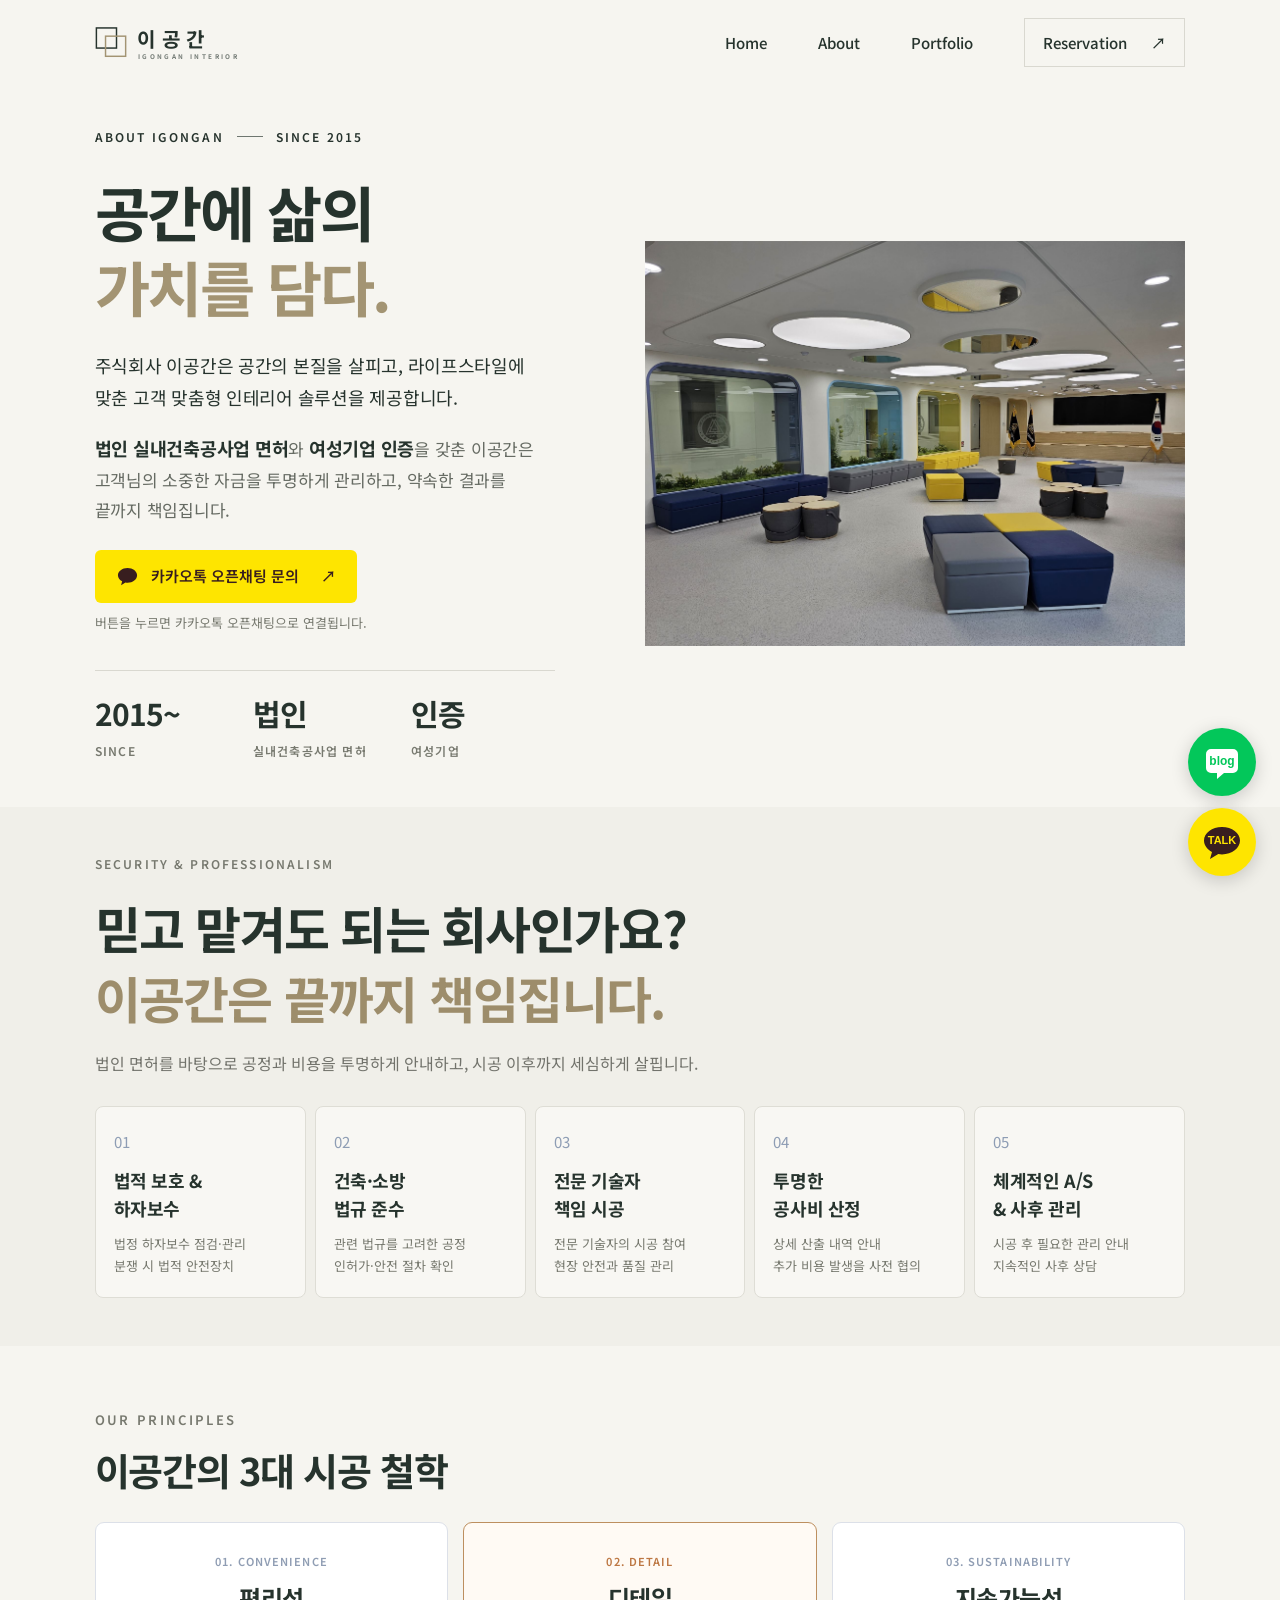
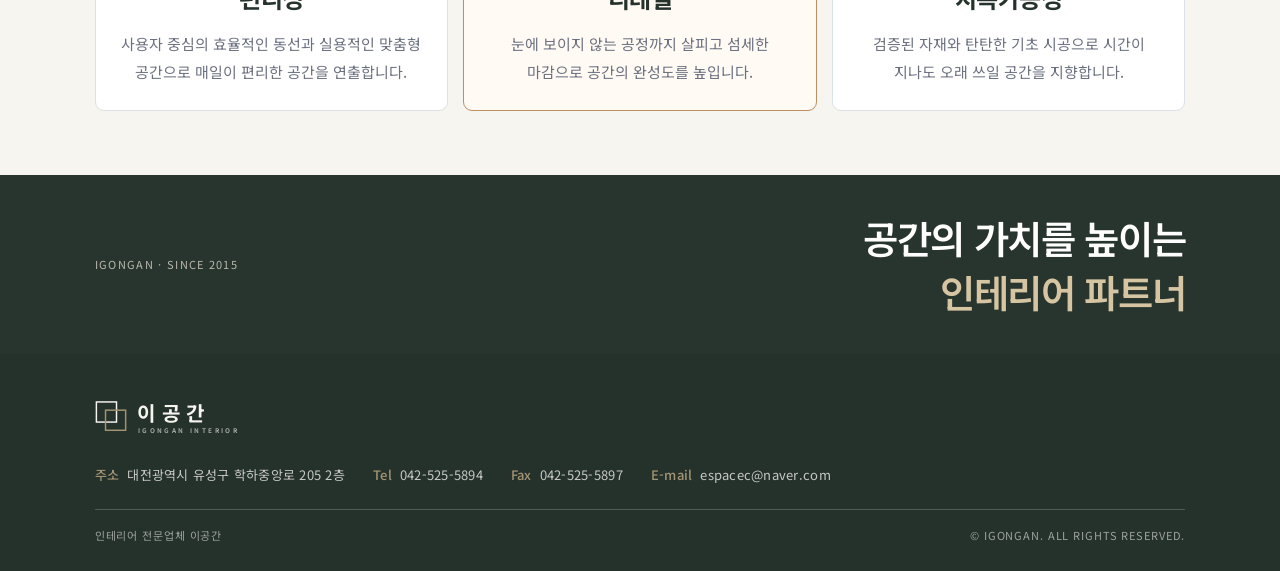
==== commit e924e91d: "Replace low-resolution hero photo and add open-chat contact guidance to key pages" ====
--- a/about/index.html
+++ b/about/index.html
@@ -1 +1 @@
-<!doctype html><html lang="ko"><head><meta charset="utf-8"><meta name="viewport" content="width=device-width,initial-scale=1,viewport-fit=cover"><meta name="theme-color" content="#f6f5f0"><title>About 주식회사 이공간 | 실내건축공사업 면허 · 여성기업 인증</title><meta name="description" content="주식회사 이공간을 소개합니다. 2015년부터 대전·세종·충남에서 실내건축공사업 면허와 여성기업 인증을 바탕으로 공간 맞춤형 인테리어를 제공합니다."><meta property="og:type" content="website"><meta property="og:title" content="About 주식회사 이공간 | 실내건축공사업 면허 · 여성기업 인증"><meta property="og:description" content="주식회사 이공간을 소개합니다. 2015년부터 대전·세종·충남에서 실내건축공사업 면허와 여성기업 인증을 바탕으로 공간 맞춤형 인테리어를 제공합니다."><meta property="og:image" content="https://espace.wngkgus.workers.dev/assets/og-igongan-v2.png"><link rel="icon" href="../assets/favicon.svg?v=3" type="image/svg+xml"><link rel="icon" href="../assets/favicon-64.png?v=3" type="image/png" sizes="64x64"><link rel="shortcut icon" href="../favicon.ico?v=3"><link rel="apple-touch-icon" href="../assets/apple-touch-icon.png?v=3" sizes="180x180"><link rel="stylesheet" href="../assets/style.css"><script type="application/ld+json">{"@context":"https://schema.org","@type":"HomeAndConstructionBusiness","name":"이공간","telephone":"+82-42-525-5894","areaServed":["대전","세종","충청남도"],"description":"대전 인테리어 전문업체 이공간. 사무실·주택·아파트 인테리어 및 리모델링 상담."}</script><meta property="og:image:secure_url" content="https://espace.wngkgus.workers.dev/assets/og-igongan-v2.png"><meta property="og:image:type" content="image/png"><meta property="og:image:width" content="1200"><meta property="og:image:height" content="630"><meta property="og:image:alt" content="이공간 — 공간의 가치를 높이는 인테리어 파트너"><meta property="og:site_name" content="이공간"><meta property="og:locale" content="ko_KR"><meta name="twitter:card" content="summary_large_image"><meta name="twitter:image" content="https://espace.wngkgus.workers.dev/assets/og-igongan-v2.png"><meta name="twitter:title" content="About 주식회사 이공간 | 실내건축공사업 면허 · 여성기업 인증"><meta name="twitter:description" content="주식회사 이공간을 소개합니다. 2015년부터 대전·세종·충남에서 실내건축공사업 면허와 여성기업 인증을 바탕으로 공간 맞춤형 인테리어를 제공합니다."></head><body data-page="about"><header class="header"><a class="brand" href="../index.html"><svg class="brand-logo" viewBox="0 0 164 44" role="img" aria-label="이공간"><rect x="1.5" y="6.5" width="22" height="22" fill="none" stroke="currentColor" stroke-width="1.6"/><rect x="11.5" y="15.5" width="22" height="22" fill="none" stroke="#a39473" stroke-width="1.6"/><text x="46" y="27" font-family="'Noto Serif KR',serif" font-size="22" font-weight="600" letter-spacing="6" fill="currentColor">이공간</text><text x="47" y="40" font-family="'DM Sans',sans-serif" font-size="7" font-weight="500" letter-spacing="2.6" fill="currentColor" opacity=".62">IGONGAN INTERIOR</text></svg></a><button class="menu-toggle" aria-label="메뉴 열기" aria-expanded="false"><span></span><span></span></button><nav class="main-nav"><a href="../index.html">Home</a><a href="../about/index.html">About</a><a href="../portfolio/index.html">Portfolio</a><a class="nav-call" href="../reservation/index.html">Reservation <span>↗</span></a></nav></header><main><section class="about-editorial section-pad"><div class="about-editorial-copy"><p class="eyebrow">ABOUT IGONGAN <i></i> SINCE 2015</p><h1>공간에 삶의<br><em>가치를 담다.</em></h1><p class="about-lead">주식회사 이공간은 공간의 본질을 살피고, 라이프스타일에 맞춘 고객 맞춤형 인테리어 솔루션을 제공합니다.</p><p><strong class="about-em">법인 실내건축공사업 면허</strong>와 <strong class="about-em">여성기업 인증</strong>을 갖춘 이공간은 고객님의 소중한 자금을 투명하게 관리하고, 약속한 결과를 끝까지 책임집니다.</p><div class="about-facts"><div><strong>2015~</strong><span>SINCE</span></div><div><strong>법인</strong><span>실내건축공사업 면허</span></div><div><strong>인증</strong><span>여성기업</span></div></div></div><div class="about-editorial-photo"><img src="../assets/gallery/portfolio-23.jpg" alt="계룡디지텍고등학교 휴게공간 인테리어"></div></section><section class="about-trust section-pad"><div class="about-trust-head"><p class="eyebrow">SECURITY &amp; PROFESSIONALISM</p><h2>믿고 맡겨도 되는 회사인가요?<br><em>이공간은 끝까지 책임집니다.</em></h2><p>법인 면허를 바탕으로 공정과 비용을 투명하게 안내하고, 시공 이후까지 세심하게 살핍니다.</p></div><div class="trust-grid"><article><small>01</small><h3>법적 보호 &amp;<br>하자보수</h3><p>법정 하자보수 점검·관리<br>분쟁 시 법적 안전장치</p></article><article><small>02</small><h3>건축·소방<br>법규 준수</h3><p>관련 법규를 고려한 공정<br>인허가·안전 절차 확인</p></article><article><small>03</small><h3>전문 기술자<br>책임 시공</h3><p>전문 기술자의 시공 참여<br>현장 안전과 품질 관리</p></article><article><small>04</small><h3>투명한<br>공사비 산정</h3><p>상세 산출 내역 안내<br>추가 비용 발생을 사전 협의</p></article><article><small>05</small><h3>체계적인 A/S<br>&amp; 사후 관리</h3><p>시공 후 필요한 관리 안내<br>지속적인 사후 상담</p></article></div></section><section class="about-principles section-pad"><div class="section-kicker">OUR PRINCIPLES</div><h2>이공간의 3대 시공 철학</h2><div class="principle-grid"><article><span>01. CONVENIENCE</span><h3>편리성</h3><p>사용자 중심의 효율적인 동선과 실용적인 맞춤형 공간으로 매일이 편리한 공간을 연출합니다.</p></article><article><span>02. DETAIL</span><h3>디테일</h3><p>눈에 보이지 않는 공정까지 살피고 섬세한 마감으로 공간의 완성도를 높입니다.</p></article><article><span>03. SUSTAINABILITY</span><h3>지속가능성</h3><p>검증된 자재와 탄탄한 기초 시공으로 시간이 지나도 오래 쓰일 공간을 지향합니다.</p></article></div></section><section class="manifesto"><span>IGONGAN · SINCE 2015</span><p>공간의 가치를 높이는<br><em>인테리어 파트너</em></p></section></main><footer class="footer"><div class="footer-top"><svg class="brand-logo" viewBox="0 0 164 44" role="img" aria-label="이공간"><rect x="1.5" y="6.5" width="22" height="22" fill="none" stroke="currentColor" stroke-width="1.6"/><rect x="11.5" y="15.5" width="22" height="22" fill="none" stroke="#a39473" stroke-width="1.6"/><text x="46" y="27" font-family="'Noto Serif KR',serif" font-size="22" font-weight="600" letter-spacing="6" fill="currentColor">이공간</text><text x="47" y="40" font-family="'DM Sans',sans-serif" font-size="7" font-weight="500" letter-spacing="2.6" fill="currentColor" opacity=".62">IGONGAN INTERIOR</text></svg></div><address class="footer-info"><span><b>주소</b>대전광역시 유성구 학하중앙로 205 2층</span><span><b>Tel</b><a href="tel:0425255894">042-525-5894</a></span><span><b>Fax</b>042-525-5897</span><span><b>E-mail</b><a href="mailto:espacec@naver.com">espacec@naver.com</a></span></address><div class="footer-bottom"><span>인테리어 전문업체 이공간</span><span>© IGONGAN. ALL RIGHTS RESERVED.</span></div></footer><div class="mobile-call"><a href="tel:0425255894"><span class="call-icon">↗</span><span><small>공간 상담 전화</small><b>042-525-5894</b></span></a></div><script src="../assets/site.js" defer></script><nav class="social-shortcuts" aria-label="이공간 소셜 바로가기"><a class="social-shortcut social-blog" href="https://blog.naver.com/espacec" target="_blank" rel="noopener noreferrer" aria-label="이공간 네이버 블로그 열기 (새 창)" title="네이버 블로그"><svg viewBox="0 0 40 40" aria-hidden="true"><path fill="currentColor" d="M9 7h22a5 5 0 0 1 5 5v14a5 5 0 0 1-5 5h-9l-7 6v-6H9a5 5 0 0 1-5-5V12a5 5 0 0 1 5-5Z"/><text x="20" y="23" text-anchor="middle" fill="#03c75a" font-family="Arial,sans-serif" font-weight="700" font-size="12">blog</text></svg></a><a class="social-shortcut social-kakao" href="https://open.kakao.com/o/sbT8mOVi" target="_blank" rel="noopener noreferrer" aria-label="이공간 카카오톡 상담 열기 (새 창)" title="카카오톡 상담"><svg viewBox="0 0 40 40" aria-hidden="true"><path fill="currentColor" d="M20 5C10 5 2 11.1 2 18.6c0 4.8 3.2 9 8 11.4l-2 7 8.3-4.9c1.2.2 2.4.3 3.7.3 10 0 18-6.2 18-13.8S30 5 20 5Z"/><text x="20" y="22" text-anchor="middle" fill="#fee500" font-family="Arial,sans-serif" font-weight="900" font-size="11">TALK</text></svg></a></nav></body></html>+<!doctype html><html lang="ko"><head><meta charset="utf-8"><meta name="viewport" content="width=device-width,initial-scale=1,viewport-fit=cover"><meta name="theme-color" content="#f6f5f0"><title>About 주식회사 이공간 | 실내건축공사업 면허 · 여성기업 인증</title><meta name="description" content="주식회사 이공간을 소개합니다. 2015년부터 대전·세종·충남에서 실내건축공사업 면허와 여성기업 인증을 바탕으로 공간 맞춤형 인테리어를 제공합니다."><meta property="og:type" content="website"><meta property="og:title" content="About 주식회사 이공간 | 실내건축공사업 면허 · 여성기업 인증"><meta property="og:description" content="주식회사 이공간을 소개합니다. 2015년부터 대전·세종·충남에서 실내건축공사업 면허와 여성기업 인증을 바탕으로 공간 맞춤형 인테리어를 제공합니다."><meta property="og:image" content="https://espace.wngkgus.workers.dev/assets/og-igongan-v3.png"><link rel="icon" href="../assets/favicon.svg?v=3" type="image/svg+xml"><link rel="icon" href="../assets/favicon-64.png?v=3" type="image/png" sizes="64x64"><link rel="shortcut icon" href="../favicon.ico?v=3"><link rel="apple-touch-icon" href="../assets/apple-touch-icon.png?v=3" sizes="180x180"><link rel="stylesheet" href="../assets/style.css"><script type="application/ld+json">{"@context":"https://schema.org","@type":"HomeAndConstructionBusiness","name":"이공간","telephone":"+82-42-525-5894","areaServed":["대전","세종","충청남도"],"description":"대전 인테리어 전문업체 이공간. 사무실·주택·아파트 인테리어 및 리모델링 상담."}</script><meta property="og:image:secure_url" content="https://espace.wngkgus.workers.dev/assets/og-igongan-v3.png"><meta property="og:image:type" content="image/png"><meta property="og:image:width" content="1200"><meta property="og:image:height" content="630"><meta property="og:image:alt" content="이공간 — 공간의 가치를 높이는 인테리어 파트너"><meta property="og:site_name" content="이공간"><meta property="og:locale" content="ko_KR"><meta name="twitter:card" content="summary_large_image"><meta name="twitter:image" content="https://espace.wngkgus.workers.dev/assets/og-igongan-v3.png"><meta name="twitter:title" content="About 주식회사 이공간 | 실내건축공사업 면허 · 여성기업 인증"><meta name="twitter:description" content="주식회사 이공간을 소개합니다. 2015년부터 대전·세종·충남에서 실내건축공사업 면허와 여성기업 인증을 바탕으로 공간 맞춤형 인테리어를 제공합니다."></head><body data-page="about"><header class="header"><a class="brand" href="../index.html"><svg class="brand-logo" viewBox="0 0 164 44" role="img" aria-label="이공간"><rect x="1.5" y="6.5" width="22" height="22" fill="none" stroke="currentColor" stroke-width="1.6"/><rect x="11.5" y="15.5" width="22" height="22" fill="none" stroke="#a39473" stroke-width="1.6"/><text x="46" y="27" font-family="'Noto Serif KR',serif" font-size="22" font-weight="600" letter-spacing="6" fill="currentColor">이공간</text><text x="47" y="40" font-family="'DM Sans',sans-serif" font-size="7" font-weight="500" letter-spacing="2.6" fill="currentColor" opacity=".62">IGONGAN INTERIOR</text></svg></a><button class="menu-toggle" aria-label="메뉴 열기" aria-expanded="false"><span></span><span></span></button><nav class="main-nav"><a href="../index.html">Home</a><a href="../about/index.html">About</a><a href="../portfolio/index.html">Portfolio</a><a class="nav-call" href="../reservation/index.html">Reservation <span>↗</span></a></nav></header><main><section class="about-editorial section-pad"><div class="about-editorial-copy"><p class="eyebrow">ABOUT IGONGAN <i></i> SINCE 2015</p><h1>공간에 삶의<br><em>가치를 담다.</em></h1><p class="about-lead">주식회사 이공간은 공간의 본질을 살피고, 라이프스타일에 맞춘 고객 맞춤형 인테리어 솔루션을 제공합니다.</p><p><strong class="about-em">법인 실내건축공사업 면허</strong>와 <strong class="about-em">여성기업 인증</strong>을 갖춘 이공간은 고객님의 소중한 자금을 투명하게 관리하고, 약속한 결과를 끝까지 책임집니다.</p><div class="chat-inquiry"><a class="chat-inquiry-link" href="https://open.kakao.com/o/sbT8mOVi" target="_blank" rel="noopener noreferrer"><svg viewBox="0 0 24 24" aria-hidden="true"><path fill="currentColor" d="M12 3C6.5 3 2 6.4 2 10.6c0 2.7 1.8 5 4.4 6.4l-1.1 4 4.6-2.8c.7.1 1.4.2 2.1.2 5.5 0 10-3.5 10-7.8S17.5 3 12 3Z"/></svg><span>카카오톡 오픈채팅 문의</span><span aria-hidden="true">↗</span></a><p class="chat-inquiry-note">버튼을 누르면 카카오톡 오픈채팅으로 연결됩니다.</p></div><div class="about-facts"><div><strong>2015~</strong><span>SINCE</span></div><div><strong>법인</strong><span>실내건축공사업 면허</span></div><div><strong>인증</strong><span>여성기업</span></div></div></div><div class="about-editorial-photo"><img src="../assets/gallery/portfolio-23.jpg" alt="계룡디지텍고등학교 휴게공간 인테리어"></div></section><section class="about-trust section-pad"><div class="about-trust-head"><p class="eyebrow">SECURITY &amp; PROFESSIONALISM</p><h2>믿고 맡겨도 되는 회사인가요?<br><em>이공간은 끝까지 책임집니다.</em></h2><p>법인 면허를 바탕으로 공정과 비용을 투명하게 안내하고, 시공 이후까지 세심하게 살핍니다.</p></div><div class="trust-grid"><article><small>01</small><h3>법적 보호 &amp;<br>하자보수</h3><p>법정 하자보수 점검·관리<br>분쟁 시 법적 안전장치</p></article><article><small>02</small><h3>건축·소방<br>법규 준수</h3><p>관련 법규를 고려한 공정<br>인허가·안전 절차 확인</p></article><article><small>03</small><h3>전문 기술자<br>책임 시공</h3><p>전문 기술자의 시공 참여<br>현장 안전과 품질 관리</p></article><article><small>04</small><h3>투명한<br>공사비 산정</h3><p>상세 산출 내역 안내<br>추가 비용 발생을 사전 협의</p></article><article><small>05</small><h3>체계적인 A/S<br>&amp; 사후 관리</h3><p>시공 후 필요한 관리 안내<br>지속적인 사후 상담</p></article></div></section><section class="about-principles section-pad"><div class="section-kicker">OUR PRINCIPLES</div><h2>이공간의 3대 시공 철학</h2><div class="principle-grid"><article><span>01. CONVENIENCE</span><h3>편리성</h3><p>사용자 중심의 효율적인 동선과 실용적인 맞춤형 공간으로 매일이 편리한 공간을 연출합니다.</p></article><article><span>02. DETAIL</span><h3>디테일</h3><p>눈에 보이지 않는 공정까지 살피고 섬세한 마감으로 공간의 완성도를 높입니다.</p></article><article><span>03. SUSTAINABILITY</span><h3>지속가능성</h3><p>검증된 자재와 탄탄한 기초 시공으로 시간이 지나도 오래 쓰일 공간을 지향합니다.</p></article></div></section><section class="manifesto"><span>IGONGAN · SINCE 2015</span><p>공간의 가치를 높이는<br><em>인테리어 파트너</em></p></section></main><footer class="footer"><div class="footer-top"><svg class="brand-logo" viewBox="0 0 164 44" role="img" aria-label="이공간"><rect x="1.5" y="6.5" width="22" height="22" fill="none" stroke="currentColor" stroke-width="1.6"/><rect x="11.5" y="15.5" width="22" height="22" fill="none" stroke="#a39473" stroke-width="1.6"/><text x="46" y="27" font-family="'Noto Serif KR',serif" font-size="22" font-weight="600" letter-spacing="6" fill="currentColor">이공간</text><text x="47" y="40" font-family="'DM Sans',sans-serif" font-size="7" font-weight="500" letter-spacing="2.6" fill="currentColor" opacity=".62">IGONGAN INTERIOR</text></svg></div><address class="footer-info"><span><b>주소</b>대전광역시 유성구 학하중앙로 205 2층</span><span><b>Tel</b><a href="tel:0425255894">042-525-5894</a></span><span><b>Fax</b>042-525-5897</span><span><b>E-mail</b><a href="mailto:espacec@naver.com">espacec@naver.com</a></span></address><div class="footer-bottom"><span>인테리어 전문업체 이공간</span><span>© IGONGAN. ALL RIGHTS RESERVED.</span></div></footer><div class="mobile-call"><a href="tel:0425255894"><span class="call-icon">↗</span><span><small>공간 상담 전화</small><b>042-525-5894</b></span></a></div><script src="../assets/site.js" defer></script><nav class="social-shortcuts" aria-label="이공간 소셜 바로가기"><a class="social-shortcut social-blog" href="https://blog.naver.com/espacec" target="_blank" rel="noopener noreferrer" aria-label="이공간 네이버 블로그 열기 (새 창)" title="네이버 블로그"><svg viewBox="0 0 40 40" aria-hidden="true"><path fill="currentColor" d="M9 7h22a5 5 0 0 1 5 5v14a5 5 0 0 1-5 5h-9l-7 6v-6H9a5 5 0 0 1-5-5V12a5 5 0 0 1 5-5Z"/><text x="20" y="23" text-anchor="middle" fill="#03c75a" font-family="Arial,sans-serif" font-weight="700" font-size="12">blog</text></svg></a><a class="social-shortcut social-kakao" href="https://open.kakao.com/o/sbT8mOVi" target="_blank" rel="noopener noreferrer" aria-label="이공간 카카오톡 상담 열기 (새 창)" title="카카오톡 상담"><svg viewBox="0 0 40 40" aria-hidden="true"><path fill="currentColor" d="M20 5C10 5 2 11.1 2 18.6c0 4.8 3.2 9 8 11.4l-2 7 8.3-4.9c1.2.2 2.4.3 3.7.3 10 0 18-6.2 18-13.8S30 5 20 5Z"/><text x="20" y="22" text-anchor="middle" fill="#fee500" font-family="Arial,sans-serif" font-weight="900" font-size="11">TALK</text></svg></a></nav></body></html>
--- a/assets/style.css
+++ b/assets/style.css
@@ -177,7 +177,7 @@
 @media(hover:hover) and (prefers-reduced-motion:no-preference){.social-shortcut:hover{transform:translateY(-3px);box-shadow:0 7px 22px rgba(0,0,0,.24)}}
 @media(max-width:760px){.social-shortcuts{right:max(16px,env(safe-area-inset-right));bottom:calc(90px + env(safe-area-inset-bottom));gap:10px}.social-shortcut{width:56px;height:56px}.social-shortcut svg{width:34px;height:34px}body.nav-open .social-shortcuts{visibility:hidden}}
 /* Show the complete project photo at its original ratio, without cropping. */
-.feature-image{height:auto;max-width:1440px;margin-inline:auto}
+.feature-image{height:auto;width:100%;max-width:none;margin-inline:0}
 .feature-image>img{display:block;width:100%;height:auto;object-fit:contain}
 @media(hover:hover){.feature-image:hover>img{transform:none}}
 /* Use wide project photographs without the previous extra 110% zoom. */
@@ -221,7 +221,7 @@
 }
 
 /* Select different, subject-appropriate photos for each section. */
-.hero-slide-one{--hero-image:url('gallery/portfolio-42.jpg')}
+.hero-slide-one{--hero-image:url('gallery/portfolio-52.jpg')}
 .hero-slide-two{--hero-image:url('gallery/portfolio-56.jpg')}
 .cta-bg{background-image:linear-gradient(rgba(27,38,33,.57),rgba(27,38,33,.58)),url('gallery/portfolio-45.jpg')}
 .about-editorial-photo{height:auto;aspect-ratio:4/3}
@@ -231,9 +231,9 @@
 .hero-photo.is-active{animation:none}
 
 /* Preserve the full banner photograph; put mobile copy below it for legibility. */
-.subhero{height:auto;aspect-ratio:var(--banner-ratio,16/9);max-width:1440px;margin-inline:auto}
+.subhero{height:auto;width:100%;aspect-ratio:var(--banner-ratio,16/9);max-width:none;margin-inline:0}
 .subhero-img{background-size:100% 100%;background-position:center}
-@media(min-width:761px){.hero{height:auto;min-height:0;aspect-ratio:16/9;max-width:1600px;margin-inline:auto}}
+@media(min-width:761px){.hero{width:100%;height:auto;min-height:0;aspect-ratio:16/9;max-width:none;margin-inline:0}}
 @media(max-width:760px){
 .subhero{aspect-ratio:auto;display:flex;flex-direction:column;background:var(--ink)}
 .subhero-img{position:relative;inset:auto;width:100%;aspect-ratio:var(--banner-ratio,16/9);flex-shrink:0}
@@ -280,3 +280,20 @@
 .feature-values-grid{margin-top:24px;gap:28px}
 .services{gap:28px}
 }
+
+/* Fill the viewport width without cropping the banner photographs. */
+.hero-photo{background-size:100% 100%;background-position:center}
+
+/* Clear open-chat contact entry points on Home, About, and Reservation. */
+.chat-inquiry{margin-top:24px}
+.chat-inquiry-link{display:inline-flex;align-items:center;justify-content:center;gap:12px;max-width:100%;min-height:52px;padding:14px 20px;background:#fee500;color:#381e1f;border:1px solid transparent;border-radius:6px;font-size:15px;font-weight:600;line-height:1.5}
+.chat-inquiry-link svg{width:23px;height:23px;flex-shrink:0}
+.chat-inquiry-link>span:last-child{margin-left:10px}
+.chat-inquiry-link:focus-visible{outline:3px solid var(--accent);outline-offset:4px}
+.chat-inquiry .chat-inquiry-note{margin:10px 0 0;font-size:13px;font-weight:400;line-height:1.6;color:var(--muted);word-break:keep-all}
+.cta .chat-inquiry{margin-top:18px}
+.cta .chat-inquiry-note{color:rgba(255,255,255,.85)}
+.cta{height:auto;min-height:380px;padding:48px var(--pad)}
+.contact-page .contact-bottom{position:static;margin-top:36px}
+@media(hover:hover){.chat-inquiry-link:hover{background:#f5db00}}
+@media(max-width:760px){.chat-inquiry{margin-top:20px}.chat-inquiry-link{padding:13px 16px;font-size:14px;gap:10px}.chat-inquiry .chat-inquiry-note{font-size:12px}.cta{min-height:0;padding:40px 22px}.contact-page{padding-bottom:100px}}
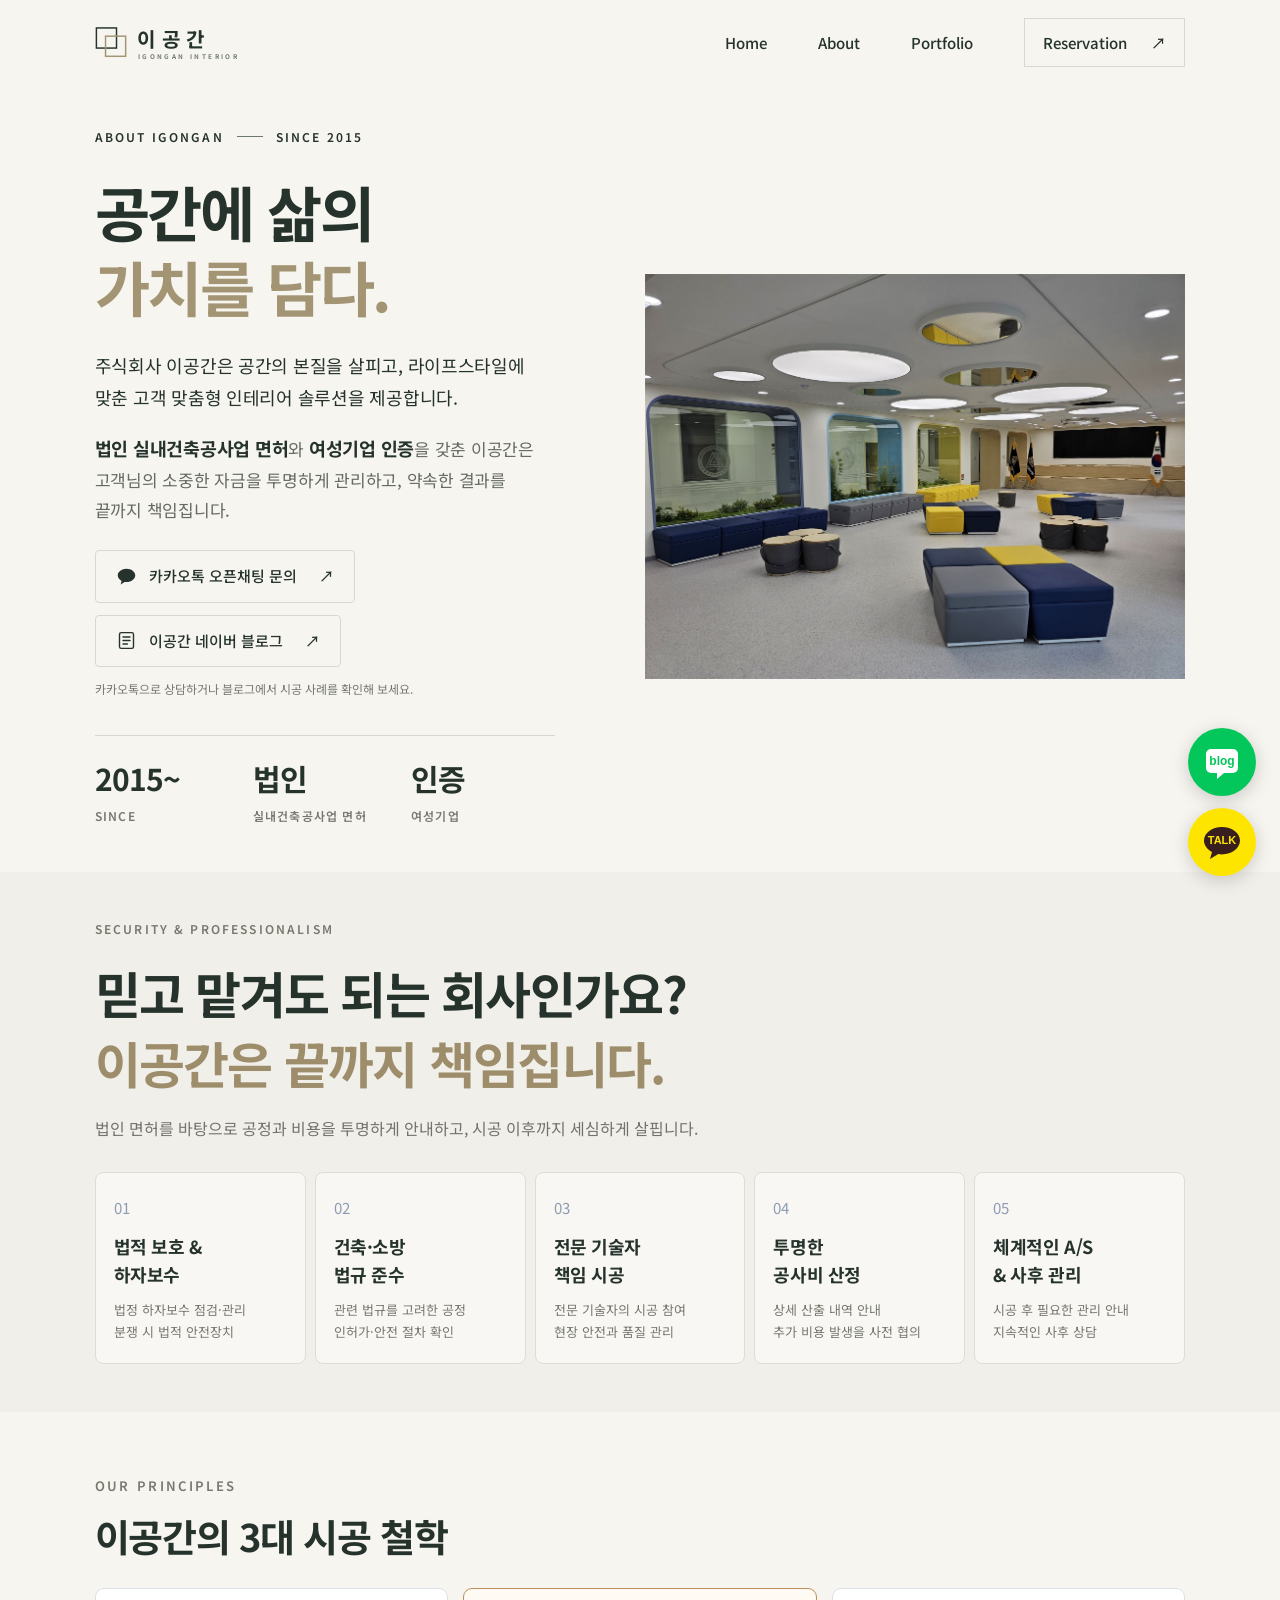
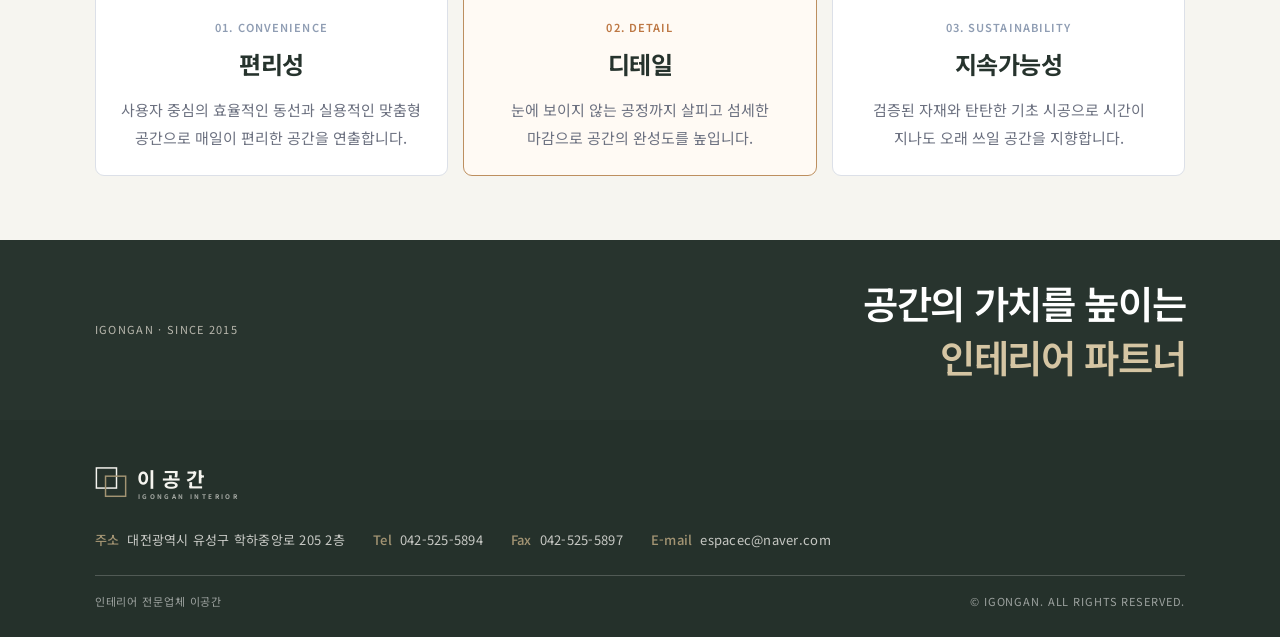
==== commit 861cd43d: "Add Naver Blog contact links with neutral styling and hover motion" ====
--- a/about/index.html
+++ b/about/index.html
@@ -1 +1 @@
-<!doctype html><html lang="ko"><head><meta charset="utf-8"><meta name="viewport" content="width=device-width,initial-scale=1,viewport-fit=cover"><meta name="theme-color" content="#f6f5f0"><title>About 주식회사 이공간 | 실내건축공사업 면허 · 여성기업 인증</title><meta name="description" content="주식회사 이공간을 소개합니다. 2015년부터 대전·세종·충남에서 실내건축공사업 면허와 여성기업 인증을 바탕으로 공간 맞춤형 인테리어를 제공합니다."><meta property="og:type" content="website"><meta property="og:title" content="About 주식회사 이공간 | 실내건축공사업 면허 · 여성기업 인증"><meta property="og:description" content="주식회사 이공간을 소개합니다. 2015년부터 대전·세종·충남에서 실내건축공사업 면허와 여성기업 인증을 바탕으로 공간 맞춤형 인테리어를 제공합니다."><meta property="og:image" content="https://espace.wngkgus.workers.dev/assets/og-igongan-v3.png"><link rel="icon" href="../assets/favicon.svg?v=3" type="image/svg+xml"><link rel="icon" href="../assets/favicon-64.png?v=3" type="image/png" sizes="64x64"><link rel="shortcut icon" href="../favicon.ico?v=3"><link rel="apple-touch-icon" href="../assets/apple-touch-icon.png?v=3" sizes="180x180"><link rel="stylesheet" href="../assets/style.css"><script type="application/ld+json">{"@context":"https://schema.org","@type":"HomeAndConstructionBusiness","name":"이공간","telephone":"+82-42-525-5894","areaServed":["대전","세종","충청남도"],"description":"대전 인테리어 전문업체 이공간. 사무실·주택·아파트 인테리어 및 리모델링 상담."}</script><meta property="og:image:secure_url" content="https://espace.wngkgus.workers.dev/assets/og-igongan-v3.png"><meta property="og:image:type" content="image/png"><meta property="og:image:width" content="1200"><meta property="og:image:height" content="630"><meta property="og:image:alt" content="이공간 — 공간의 가치를 높이는 인테리어 파트너"><meta property="og:site_name" content="이공간"><meta property="og:locale" content="ko_KR"><meta name="twitter:card" content="summary_large_image"><meta name="twitter:image" content="https://espace.wngkgus.workers.dev/assets/og-igongan-v3.png"><meta name="twitter:title" content="About 주식회사 이공간 | 실내건축공사업 면허 · 여성기업 인증"><meta name="twitter:description" content="주식회사 이공간을 소개합니다. 2015년부터 대전·세종·충남에서 실내건축공사업 면허와 여성기업 인증을 바탕으로 공간 맞춤형 인테리어를 제공합니다."></head><body data-page="about"><header class="header"><a class="brand" href="../index.html"><svg class="brand-logo" viewBox="0 0 164 44" role="img" aria-label="이공간"><rect x="1.5" y="6.5" width="22" height="22" fill="none" stroke="currentColor" stroke-width="1.6"/><rect x="11.5" y="15.5" width="22" height="22" fill="none" stroke="#a39473" stroke-width="1.6"/><text x="46" y="27" font-family="'Noto Serif KR',serif" font-size="22" font-weight="600" letter-spacing="6" fill="currentColor">이공간</text><text x="47" y="40" font-family="'DM Sans',sans-serif" font-size="7" font-weight="500" letter-spacing="2.6" fill="currentColor" opacity=".62">IGONGAN INTERIOR</text></svg></a><button class="menu-toggle" aria-label="메뉴 열기" aria-expanded="false"><span></span><span></span></button><nav class="main-nav"><a href="../index.html">Home</a><a href="../about/index.html">About</a><a href="../portfolio/index.html">Portfolio</a><a class="nav-call" href="../reservation/index.html">Reservation <span>↗</span></a></nav></header><main><section class="about-editorial section-pad"><div class="about-editorial-copy"><p class="eyebrow">ABOUT IGONGAN <i></i> SINCE 2015</p><h1>공간에 삶의<br><em>가치를 담다.</em></h1><p class="about-lead">주식회사 이공간은 공간의 본질을 살피고, 라이프스타일에 맞춘 고객 맞춤형 인테리어 솔루션을 제공합니다.</p><p><strong class="about-em">법인 실내건축공사업 면허</strong>와 <strong class="about-em">여성기업 인증</strong>을 갖춘 이공간은 고객님의 소중한 자금을 투명하게 관리하고, 약속한 결과를 끝까지 책임집니다.</p><div class="chat-inquiry"><a class="chat-inquiry-link" href="https://open.kakao.com/o/sbT8mOVi" target="_blank" rel="noopener noreferrer"><svg viewBox="0 0 24 24" aria-hidden="true"><path fill="currentColor" d="M12 3C6.5 3 2 6.4 2 10.6c0 2.7 1.8 5 4.4 6.4l-1.1 4 4.6-2.8c.7.1 1.4.2 2.1.2 5.5 0 10-3.5 10-7.8S17.5 3 12 3Z"/></svg><span>카카오톡 오픈채팅 문의</span><span aria-hidden="true">↗</span></a><p class="chat-inquiry-note">버튼을 누르면 카카오톡 오픈채팅으로 연결됩니다.</p></div><div class="about-facts"><div><strong>2015~</strong><span>SINCE</span></div><div><strong>법인</strong><span>실내건축공사업 면허</span></div><div><strong>인증</strong><span>여성기업</span></div></div></div><div class="about-editorial-photo"><img src="../assets/gallery/portfolio-23.jpg" alt="계룡디지텍고등학교 휴게공간 인테리어"></div></section><section class="about-trust section-pad"><div class="about-trust-head"><p class="eyebrow">SECURITY &amp; PROFESSIONALISM</p><h2>믿고 맡겨도 되는 회사인가요?<br><em>이공간은 끝까지 책임집니다.</em></h2><p>법인 면허를 바탕으로 공정과 비용을 투명하게 안내하고, 시공 이후까지 세심하게 살핍니다.</p></div><div class="trust-grid"><article><small>01</small><h3>법적 보호 &amp;<br>하자보수</h3><p>법정 하자보수 점검·관리<br>분쟁 시 법적 안전장치</p></article><article><small>02</small><h3>건축·소방<br>법규 준수</h3><p>관련 법규를 고려한 공정<br>인허가·안전 절차 확인</p></article><article><small>03</small><h3>전문 기술자<br>책임 시공</h3><p>전문 기술자의 시공 참여<br>현장 안전과 품질 관리</p></article><article><small>04</small><h3>투명한<br>공사비 산정</h3><p>상세 산출 내역 안내<br>추가 비용 발생을 사전 협의</p></article><article><small>05</small><h3>체계적인 A/S<br>&amp; 사후 관리</h3><p>시공 후 필요한 관리 안내<br>지속적인 사후 상담</p></article></div></section><section class="about-principles section-pad"><div class="section-kicker">OUR PRINCIPLES</div><h2>이공간의 3대 시공 철학</h2><div class="principle-grid"><article><span>01. CONVENIENCE</span><h3>편리성</h3><p>사용자 중심의 효율적인 동선과 실용적인 맞춤형 공간으로 매일이 편리한 공간을 연출합니다.</p></article><article><span>02. DETAIL</span><h3>디테일</h3><p>눈에 보이지 않는 공정까지 살피고 섬세한 마감으로 공간의 완성도를 높입니다.</p></article><article><span>03. SUSTAINABILITY</span><h3>지속가능성</h3><p>검증된 자재와 탄탄한 기초 시공으로 시간이 지나도 오래 쓰일 공간을 지향합니다.</p></article></div></section><section class="manifesto"><span>IGONGAN · SINCE 2015</span><p>공간의 가치를 높이는<br><em>인테리어 파트너</em></p></section></main><footer class="footer"><div class="footer-top"><svg class="brand-logo" viewBox="0 0 164 44" role="img" aria-label="이공간"><rect x="1.5" y="6.5" width="22" height="22" fill="none" stroke="currentColor" stroke-width="1.6"/><rect x="11.5" y="15.5" width="22" height="22" fill="none" stroke="#a39473" stroke-width="1.6"/><text x="46" y="27" font-family="'Noto Serif KR',serif" font-size="22" font-weight="600" letter-spacing="6" fill="currentColor">이공간</text><text x="47" y="40" font-family="'DM Sans',sans-serif" font-size="7" font-weight="500" letter-spacing="2.6" fill="currentColor" opacity=".62">IGONGAN INTERIOR</text></svg></div><address class="footer-info"><span><b>주소</b>대전광역시 유성구 학하중앙로 205 2층</span><span><b>Tel</b><a href="tel:0425255894">042-525-5894</a></span><span><b>Fax</b>042-525-5897</span><span><b>E-mail</b><a href="mailto:espacec@naver.com">espacec@naver.com</a></span></address><div class="footer-bottom"><span>인테리어 전문업체 이공간</span><span>© IGONGAN. ALL RIGHTS RESERVED.</span></div></footer><div class="mobile-call"><a href="tel:0425255894"><span class="call-icon">↗</span><span><small>공간 상담 전화</small><b>042-525-5894</b></span></a></div><script src="../assets/site.js" defer></script><nav class="social-shortcuts" aria-label="이공간 소셜 바로가기"><a class="social-shortcut social-blog" href="https://blog.naver.com/espacec" target="_blank" rel="noopener noreferrer" aria-label="이공간 네이버 블로그 열기 (새 창)" title="네이버 블로그"><svg viewBox="0 0 40 40" aria-hidden="true"><path fill="currentColor" d="M9 7h22a5 5 0 0 1 5 5v14a5 5 0 0 1-5 5h-9l-7 6v-6H9a5 5 0 0 1-5-5V12a5 5 0 0 1 5-5Z"/><text x="20" y="23" text-anchor="middle" fill="#03c75a" font-family="Arial,sans-serif" font-weight="700" font-size="12">blog</text></svg></a><a class="social-shortcut social-kakao" href="https://open.kakao.com/o/sbT8mOVi" target="_blank" rel="noopener noreferrer" aria-label="이공간 카카오톡 상담 열기 (새 창)" title="카카오톡 상담"><svg viewBox="0 0 40 40" aria-hidden="true"><path fill="currentColor" d="M20 5C10 5 2 11.1 2 18.6c0 4.8 3.2 9 8 11.4l-2 7 8.3-4.9c1.2.2 2.4.3 3.7.3 10 0 18-6.2 18-13.8S30 5 20 5Z"/><text x="20" y="22" text-anchor="middle" fill="#fee500" font-family="Arial,sans-serif" font-weight="900" font-size="11">TALK</text></svg></a></nav></body></html>+<!doctype html><html lang="ko"><head><meta charset="utf-8"><meta name="viewport" content="width=device-width,initial-scale=1,viewport-fit=cover"><meta name="theme-color" content="#f6f5f0"><title>About 주식회사 이공간 | 실내건축공사업 면허 · 여성기업 인증</title><meta name="description" content="주식회사 이공간을 소개합니다. 2015년부터 대전·세종·충남에서 실내건축공사업 면허와 여성기업 인증을 바탕으로 공간 맞춤형 인테리어를 제공합니다."><meta property="og:type" content="website"><meta property="og:title" content="About 주식회사 이공간 | 실내건축공사업 면허 · 여성기업 인증"><meta property="og:description" content="주식회사 이공간을 소개합니다. 2015년부터 대전·세종·충남에서 실내건축공사업 면허와 여성기업 인증을 바탕으로 공간 맞춤형 인테리어를 제공합니다."><meta property="og:image" content="https://espace.wngkgus.workers.dev/assets/og-igongan-v3.png"><link rel="icon" href="../assets/favicon.svg?v=3" type="image/svg+xml"><link rel="icon" href="../assets/favicon-64.png?v=3" type="image/png" sizes="64x64"><link rel="shortcut icon" href="../favicon.ico?v=3"><link rel="apple-touch-icon" href="../assets/apple-touch-icon.png?v=3" sizes="180x180"><link rel="stylesheet" href="../assets/style.css"><script type="application/ld+json">{"@context":"https://schema.org","@type":"HomeAndConstructionBusiness","name":"이공간","telephone":"+82-42-525-5894","areaServed":["대전","세종","충청남도"],"description":"대전 인테리어 전문업체 이공간. 사무실·주택·아파트 인테리어 및 리모델링 상담."}</script><meta property="og:image:secure_url" content="https://espace.wngkgus.workers.dev/assets/og-igongan-v3.png"><meta property="og:image:type" content="image/png"><meta property="og:image:width" content="1200"><meta property="og:image:height" content="630"><meta property="og:image:alt" content="이공간 — 공간의 가치를 높이는 인테리어 파트너"><meta property="og:site_name" content="이공간"><meta property="og:locale" content="ko_KR"><meta name="twitter:card" content="summary_large_image"><meta name="twitter:image" content="https://espace.wngkgus.workers.dev/assets/og-igongan-v3.png"><meta name="twitter:title" content="About 주식회사 이공간 | 실내건축공사업 면허 · 여성기업 인증"><meta name="twitter:description" content="주식회사 이공간을 소개합니다. 2015년부터 대전·세종·충남에서 실내건축공사업 면허와 여성기업 인증을 바탕으로 공간 맞춤형 인테리어를 제공합니다."></head><body data-page="about"><header class="header"><a class="brand" href="../index.html"><svg class="brand-logo" viewBox="0 0 164 44" role="img" aria-label="이공간"><rect x="1.5" y="6.5" width="22" height="22" fill="none" stroke="currentColor" stroke-width="1.6"/><rect x="11.5" y="15.5" width="22" height="22" fill="none" stroke="#a39473" stroke-width="1.6"/><text x="46" y="27" font-family="'Noto Serif KR',serif" font-size="22" font-weight="600" letter-spacing="6" fill="currentColor">이공간</text><text x="47" y="40" font-family="'DM Sans',sans-serif" font-size="7" font-weight="500" letter-spacing="2.6" fill="currentColor" opacity=".62">IGONGAN INTERIOR</text></svg></a><button class="menu-toggle" aria-label="메뉴 열기" aria-expanded="false"><span></span><span></span></button><nav class="main-nav"><a href="../index.html">Home</a><a href="../about/index.html">About</a><a href="../portfolio/index.html">Portfolio</a><a class="nav-call" href="../reservation/index.html">Reservation <span>↗</span></a></nav></header><main><section class="about-editorial section-pad"><div class="about-editorial-copy"><p class="eyebrow">ABOUT IGONGAN <i></i> SINCE 2015</p><h1>공간에 삶의<br><em>가치를 담다.</em></h1><p class="about-lead">주식회사 이공간은 공간의 본질을 살피고, 라이프스타일에 맞춘 고객 맞춤형 인테리어 솔루션을 제공합니다.</p><p><strong class="about-em">법인 실내건축공사업 면허</strong>와 <strong class="about-em">여성기업 인증</strong>을 갖춘 이공간은 고객님의 소중한 자금을 투명하게 관리하고, 약속한 결과를 끝까지 책임집니다.</p><div class="chat-inquiry"><div class="contact-channel-links"><a class="chat-inquiry-link" href="https://open.kakao.com/o/sbT8mOVi" target="_blank" rel="noopener noreferrer"><svg viewBox="0 0 24 24" aria-hidden="true"><path fill="currentColor" d="M12 3C6.5 3 2 6.4 2 10.6c0 2.7 1.8 5 4.4 6.4l-1.1 4 4.6-2.8c.7.1 1.4.2 2.1.2 5.5 0 10-3.5 10-7.8S17.5 3 12 3Z"/></svg><span>카카오톡 오픈채팅 문의</span><span aria-hidden="true">↗</span></a><a class="chat-inquiry-link blog-inquiry-link" href="https://blog.naver.com/espacec" target="_blank" rel="noopener noreferrer"><svg viewBox="0 0 24 24" aria-hidden="true" fill="none" stroke="currentColor" stroke-width="1.6" stroke-linecap="round" stroke-linejoin="round"><rect x="4" y="3" width="16" height="18" rx="2"/><path d="M8 8h8M8 12h8M8 16h5"/></svg><span>이공간 네이버 블로그</span><span aria-hidden="true">↗</span></a></div><p class="chat-inquiry-note">카카오톡으로 상담하거나 블로그에서 시공 사례를 확인해 보세요.</p></div><div class="about-facts"><div><strong>2015~</strong><span>SINCE</span></div><div><strong>법인</strong><span>실내건축공사업 면허</span></div><div><strong>인증</strong><span>여성기업</span></div></div></div><div class="about-editorial-photo"><img src="../assets/gallery/portfolio-23.jpg" alt="계룡디지텍고등학교 휴게공간 인테리어"></div></section><section class="about-trust section-pad"><div class="about-trust-head"><p class="eyebrow">SECURITY &amp; PROFESSIONALISM</p><h2>믿고 맡겨도 되는 회사인가요?<br><em>이공간은 끝까지 책임집니다.</em></h2><p>법인 면허를 바탕으로 공정과 비용을 투명하게 안내하고, 시공 이후까지 세심하게 살핍니다.</p></div><div class="trust-grid"><article><small>01</small><h3>법적 보호 &amp;<br>하자보수</h3><p>법정 하자보수 점검·관리<br>분쟁 시 법적 안전장치</p></article><article><small>02</small><h3>건축·소방<br>법규 준수</h3><p>관련 법규를 고려한 공정<br>인허가·안전 절차 확인</p></article><article><small>03</small><h3>전문 기술자<br>책임 시공</h3><p>전문 기술자의 시공 참여<br>현장 안전과 품질 관리</p></article><article><small>04</small><h3>투명한<br>공사비 산정</h3><p>상세 산출 내역 안내<br>추가 비용 발생을 사전 협의</p></article><article><small>05</small><h3>체계적인 A/S<br>&amp; 사후 관리</h3><p>시공 후 필요한 관리 안내<br>지속적인 사후 상담</p></article></div></section><section class="about-principles section-pad"><div class="section-kicker">OUR PRINCIPLES</div><h2>이공간의 3대 시공 철학</h2><div class="principle-grid"><article><span>01. CONVENIENCE</span><h3>편리성</h3><p>사용자 중심의 효율적인 동선과 실용적인 맞춤형 공간으로 매일이 편리한 공간을 연출합니다.</p></article><article><span>02. DETAIL</span><h3>디테일</h3><p>눈에 보이지 않는 공정까지 살피고 섬세한 마감으로 공간의 완성도를 높입니다.</p></article><article><span>03. SUSTAINABILITY</span><h3>지속가능성</h3><p>검증된 자재와 탄탄한 기초 시공으로 시간이 지나도 오래 쓰일 공간을 지향합니다.</p></article></div></section><section class="manifesto"><span>IGONGAN · SINCE 2015</span><p>공간의 가치를 높이는<br><em>인테리어 파트너</em></p></section></main><footer class="footer"><div class="footer-top"><svg class="brand-logo" viewBox="0 0 164 44" role="img" aria-label="이공간"><rect x="1.5" y="6.5" width="22" height="22" fill="none" stroke="currentColor" stroke-width="1.6"/><rect x="11.5" y="15.5" width="22" height="22" fill="none" stroke="#a39473" stroke-width="1.6"/><text x="46" y="27" font-family="'Noto Serif KR',serif" font-size="22" font-weight="600" letter-spacing="6" fill="currentColor">이공간</text><text x="47" y="40" font-family="'DM Sans',sans-serif" font-size="7" font-weight="500" letter-spacing="2.6" fill="currentColor" opacity=".62">IGONGAN INTERIOR</text></svg></div><address class="footer-info"><span><b>주소</b>대전광역시 유성구 학하중앙로 205 2층</span><span><b>Tel</b><a href="tel:0425255894">042-525-5894</a></span><span><b>Fax</b>042-525-5897</span><span><b>E-mail</b><a href="mailto:espacec@naver.com">espacec@naver.com</a></span></address><div class="footer-bottom"><span>인테리어 전문업체 이공간</span><span>© IGONGAN. ALL RIGHTS RESERVED.</span></div></footer><div class="mobile-call"><a href="tel:0425255894"><span class="call-icon">↗</span><span><small>공간 상담 전화</small><b>042-525-5894</b></span></a></div><script src="../assets/site.js" defer></script><nav class="social-shortcuts" aria-label="이공간 소셜 바로가기"><a class="social-shortcut social-blog" href="https://blog.naver.com/espacec" target="_blank" rel="noopener noreferrer" aria-label="이공간 네이버 블로그 열기 (새 창)" title="네이버 블로그"><svg viewBox="0 0 40 40" aria-hidden="true"><path fill="currentColor" d="M9 7h22a5 5 0 0 1 5 5v14a5 5 0 0 1-5 5h-9l-7 6v-6H9a5 5 0 0 1-5-5V12a5 5 0 0 1 5-5Z"/><text x="20" y="23" text-anchor="middle" fill="#03c75a" font-family="Arial,sans-serif" font-weight="700" font-size="12">blog</text></svg></a><a class="social-shortcut social-kakao" href="https://open.kakao.com/o/sbT8mOVi" target="_blank" rel="noopener noreferrer" aria-label="이공간 카카오톡 상담 열기 (새 창)" title="카카오톡 상담"><svg viewBox="0 0 40 40" aria-hidden="true"><path fill="currentColor" d="M20 5C10 5 2 11.1 2 18.6c0 4.8 3.2 9 8 11.4l-2 7 8.3-4.9c1.2.2 2.4.3 3.7.3 10 0 18-6.2 18-13.8S30 5 20 5Z"/><text x="20" y="22" text-anchor="middle" fill="#fee500" font-family="Arial,sans-serif" font-weight="900" font-size="11">TALK</text></svg></a></nav></body></html>
--- a/assets/style.css
+++ b/assets/style.css
@@ -297,3 +297,27 @@
 .contact-page .contact-bottom{position:static;margin-top:36px}
 @media(hover:hover){.chat-inquiry-link:hover{background:#f5db00}}
 @media(max-width:760px){.chat-inquiry{margin-top:20px}.chat-inquiry-link{padding:13px 16px;font-size:14px;gap:10px}.chat-inquiry .chat-inquiry-note{font-size:12px}.cta{min-height:0;padding:40px 22px}.contact-page{padding-bottom:100px}}
+
+/* Quiet contact links complement the separate floating brand-color shortcuts. */
+.contact-channel-links{display:flex;align-items:stretch;flex-wrap:wrap;gap:12px}
+.cta .contact-channel-links{justify-content:center}
+.chat-inquiry-link{min-height:52px;border:1px solid var(--line);border-radius:4px;background:transparent;color:var(--ink);font-weight:500;transition:transform .22s ease,background-color .22s ease,border-color .22s ease,color .22s ease,box-shadow .22s ease}
+.chat-inquiry-link svg{width:21px;height:21px;transition:transform .22s ease}
+.chat-inquiry-link>span:last-child{transition:transform .22s ease}
+.cta .chat-inquiry-link{border-color:rgba(255,255,255,.65);background:rgba(24,33,28,.25);color:#fff}
+.chat-inquiry .chat-inquiry-note{font-size:12px;line-height:1.7;margin-top:12px}
+.cta .chat-inquiry-note{color:rgba(255,255,255,.72)}
+@media(hover:hover){
+.chat-inquiry-link:hover{background:var(--ink);border-color:var(--ink);color:#fff}
+.cta .chat-inquiry-link:hover{background:var(--paper);border-color:var(--paper);color:var(--ink)}
+}
+@media(hover:hover) and (prefers-reduced-motion:no-preference){
+.chat-inquiry-link:hover{transform:translateY(-3px);box-shadow:0 7px 18px rgba(0,0,0,.13)}
+.chat-inquiry-link:hover>span:last-child{transform:translate(3px,-3px)}
+.chat-inquiry-link:hover svg{transform:scale(1.06)}
+}
+@media(max-width:760px){
+.contact-channel-links{gap:10px}
+.contact-channel-links .chat-inquiry-link{flex:1 1 240px}
+.cta .contact-channel-links{max-width:360px;margin-inline:auto}
+}
